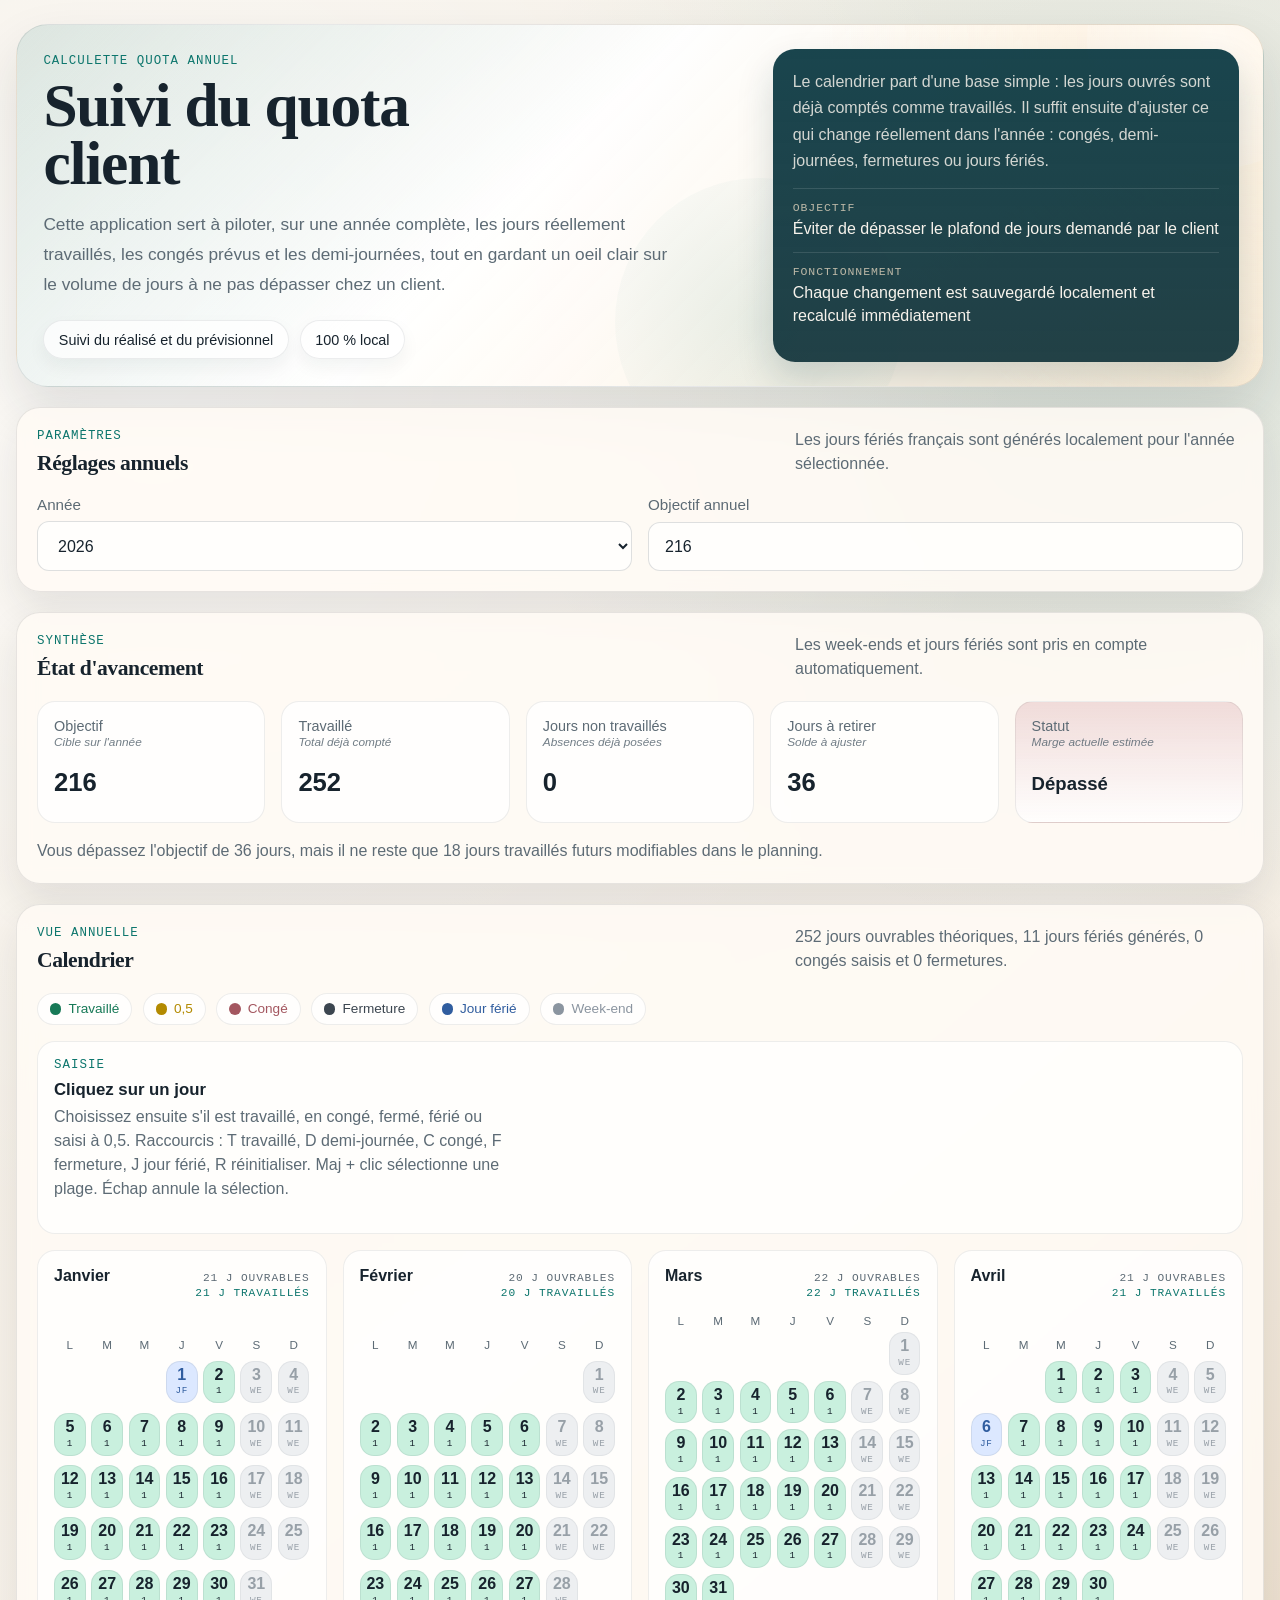
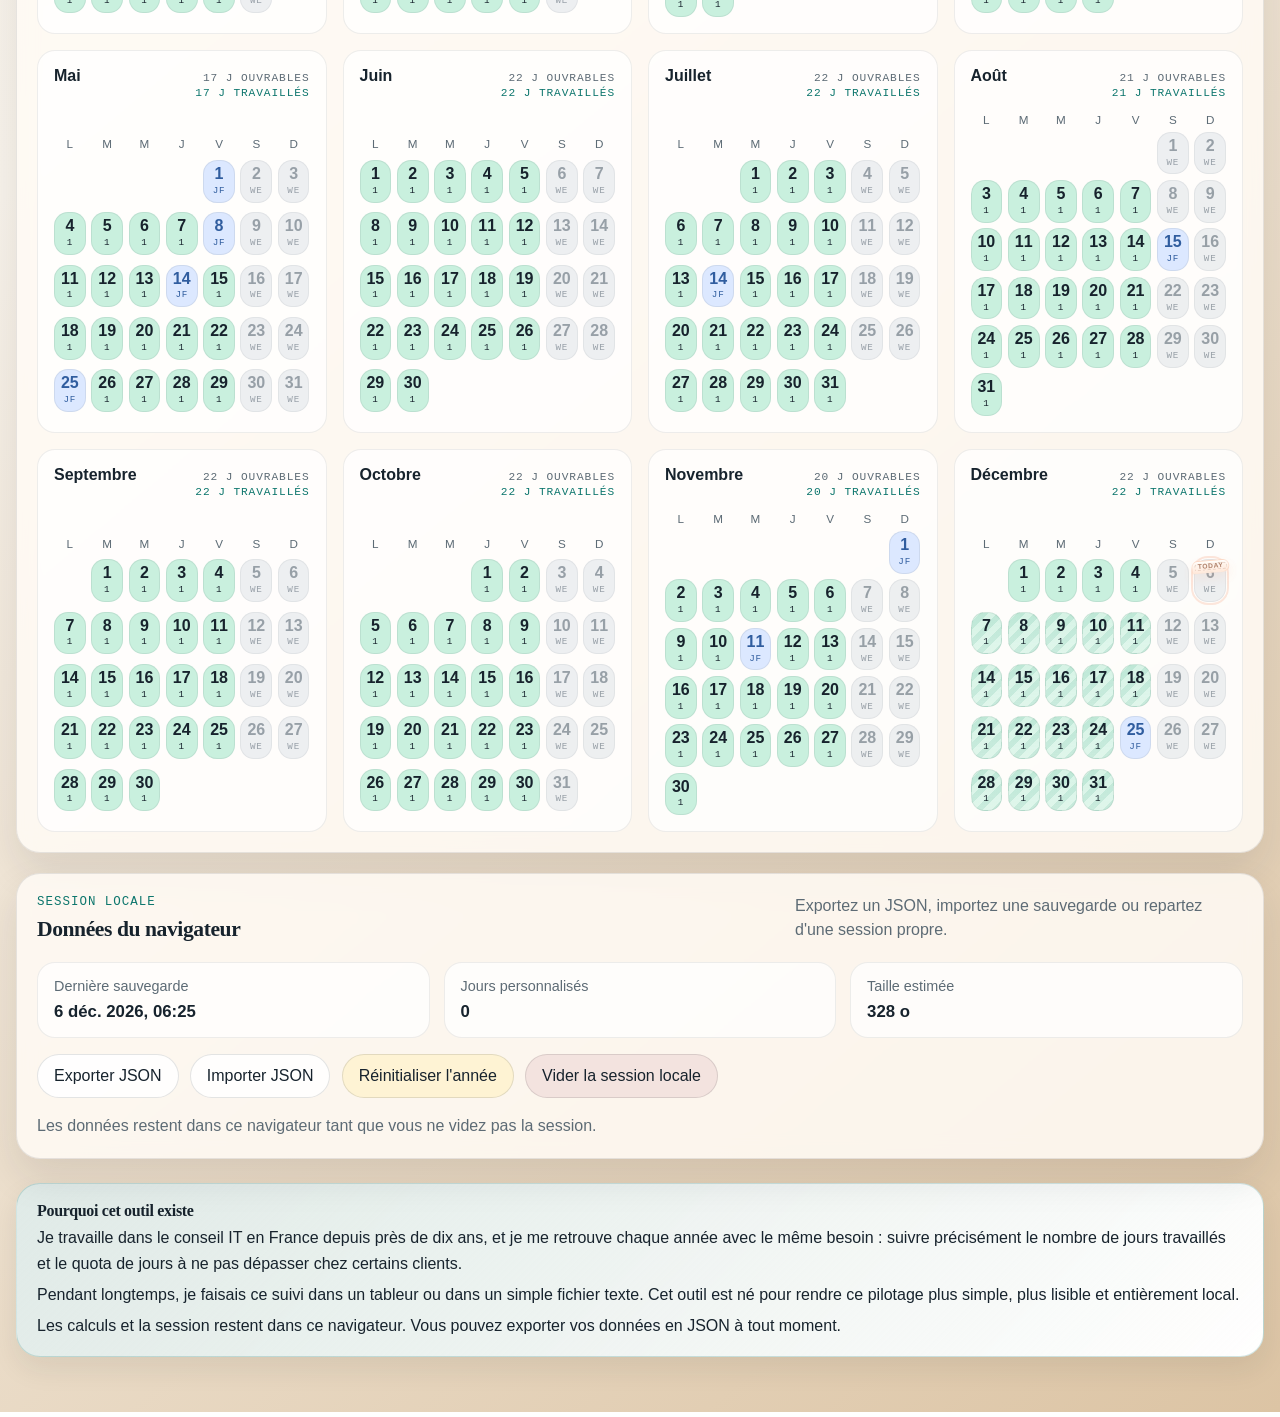
==== index.html @ 00978767 "Refactor documentation and UI text for clarity; update styles for improved layout and responsiveness" ====
<!doctype html>
<html lang="fr">
  <head>
    <meta charset="UTF-8" />
    <meta name="viewport" content="width=device-width, initial-scale=1.0" />
    <title>Calculette quota annuel</title>
    <link rel="stylesheet" href="./src/styles/main.css" />
  </head>
  <body>
    <div class="page-shell">
      <header class="hero">
        <div class="hero-grid">
          <div class="hero-main">
            <p class="eyebrow">Calculette quota annuel</p>
            <h1>Suivi du quota client</h1>
            <p class="hero-copy">
              Cette application sert à piloter, sur une année complète, les
              jours réellement travaillés, les congés prévus et les demi-journées,
              tout en gardant un oeil clair sur le volume de jours à ne pas
              dépasser chez un client.
            </p>
            <div class="hero-highlights" aria-label="Points forts de l'application">
              <span class="hero-pill">Suivi du réalisé et du prévisionnel</span>
              <span class="hero-pill">100 % local</span>
            </div>
          </div>

          <aside class="hero-aside" aria-label="Résumé de l'application">
            <p class="hero-panel-copy">
              Le calendrier part d'une base simple : les jours ouvrés sont déjà
              comptés comme travaillés. Il suffit ensuite d'ajuster ce qui change
              réellement dans l'année : congés, demi-journées, fermetures ou
              jours fériés.
            </p>
            <dl class="hero-facts">
              <div class="hero-fact">
                <dt>Objectif</dt>
                <dd>Éviter de dépasser le plafond de jours demandé par le client</dd>
              </div>
              <div class="hero-fact">
                <dt>Fonctionnement</dt>
                <dd>Chaque changement est sauvegardé localement et recalculé immédiatement</dd>
              </div>
            </dl>
          </aside>
        </div>
      </header>

      <main class="layout">
        <section class="panel controls-panel" aria-labelledby="controls-title">
          <div class="section-header">
            <div>
              <p class="section-kicker">Paramètres</p>
              <h2 id="controls-title">Réglages annuels</h2>
            </div>
            <p class="section-copy">
              Les jours fériés français sont générés localement pour l'année
              sélectionnée.
            </p>
          </div>

          <form id="settings-form" class="settings-grid">
            <label class="field">
              <span>Année</span>
              <select id="year-input" name="year">
                <option value="2025">2025</option>
                <option value="2026">2026</option>
                <option value="2027">2027</option>
                <option value="2028">2028</option>
              </select>
            </label>

            <label class="field">
              <span>Objectif annuel</span>
              <input
                id="target-days-input"
                name="targetDays"
                type="number"
                min="0"
                max="366"
                step="0.5"
              />
            </label>
          </form>
        </section>

        <section class="panel summary-panel" aria-labelledby="summary-title">
          <div class="section-header">
            <div>
              <p class="section-kicker">Synthèse</p>
              <h2 id="summary-title">État d'avancement</h2>
            </div>
            <p class="section-copy">
              Les week-ends et jours fériés sont pris en compte automatiquement.
            </p>
          </div>

          <div class="summary-grid">
            <article class="metric-card">
              <div class="metric-heading">
                <span class="metric-label">Objectif</span>
                <span class="metric-note">Cible sur l'année</span>
              </div>
              <strong id="target-days-value" class="metric-value">0</strong>
            </article>

            <article class="metric-card">
              <div class="metric-heading">
                <span class="metric-label">Travaillé</span>
                <span class="metric-note">Total déjà compté</span>
              </div>
              <strong id="worked-total-value" class="metric-value">0</strong>
            </article>

            <article class="metric-card">
              <div class="metric-heading">
                <span class="metric-label">Jours non travaillés</span>
                <span class="metric-note">Absences déjà posées</span>
              </div>
              <strong id="not-worked-days-value" class="metric-value">0</strong>
            </article>

            <article class="metric-card">
              <div class="metric-heading">
                <span id="target-gap-label" class="metric-label">Reste à faire</span>
                <span class="metric-note">Solde à ajuster</span>
              </div>
              <strong id="remaining-target-value" class="metric-value">0</strong>
            </article>

            <article class="metric-card status-card">
              <div class="metric-heading">
                <span class="metric-label">Statut</span>
                <span class="metric-note">Marge actuelle estimée</span>
              </div>
              <strong id="status-value" class="metric-value">Faisable</strong>
            </article>
          </div>

          <p id="pace-copy" class="summary-copy"></p>
        </section>

        <section class="panel calendar-panel" aria-labelledby="calendar-title">
          <div class="section-header">
            <div>
              <p class="section-kicker">Vue annuelle</p>
              <h2 id="calendar-title">Calendrier</h2>
            </div>
            <p id="calendar-caption" class="section-copy"></p>
          </div>

          <div class="legend" aria-label="Légende des statuts">
            <span class="legend-item" data-status="worked_full">Travaillé</span>
            <span class="legend-item" data-status="worked_half">0,5</span>
            <span class="legend-item" data-status="not_worked">Congé</span>
            <span class="legend-item" data-status="company_closed">Fermeture</span>
            <span class="legend-item" data-status="administrative_holiday">Jour férié</span>
            <span class="legend-item" data-status="weekend">Week-end</span>
          </div>

          <div id="day-editor" class="day-editor" data-empty="true">
            <div class="day-editor-copy">
              <p class="section-kicker">Saisie</p>
              <h3 id="selected-day-title">Cliquez sur un jour</h3>
              <p id="selected-day-hint" class="section-copy">
                Choisissez ensuite s'il est travaillé, en congé, fermé, férié
                ou saisi à 0,5.
              </p>
            </div>
            <div id="day-action-list" class="day-actions"></div>
          </div>

          <div id="calendar-root" class="calendar-root"></div>
        </section>

        <section class="panel session-panel" aria-labelledby="session-title">
          <div class="section-header">
            <div>
              <p class="section-kicker">Session locale</p>
              <h2 id="session-title">Données du navigateur</h2>
            </div>
            <p class="section-copy">
              Exportez un JSON, importez une sauvegarde ou repartez d'une
              session propre.
            </p>
          </div>

          <div class="session-grid">
            <div class="session-meta-grid">
              <article class="session-card">
                <span class="metric-label">Dernière sauvegarde</span>
                <strong id="session-updated-value" class="session-value">-</strong>
              </article>

              <article class="session-card">
                <span class="metric-label">Jours personnalisés</span>
                <strong id="session-overrides-value" class="session-value">0</strong>
              </article>

              <article class="session-card">
                <span class="metric-label">Taille estimée</span>
                <strong id="session-size-value" class="session-value">0 o</strong>
              </article>
            </div>

            <div class="session-actions">
              <button id="export-session-button" type="button" class="session-button">
                Exporter JSON
              </button>
              <button id="import-session-button" type="button" class="session-button">
                Importer JSON
              </button>
              <button
                id="reset-year-button"
                type="button"
                class="session-button is-secondary"
              >
                Réinitialiser l'année
              </button>
              <button
                id="clear-session-button"
                type="button"
                class="session-button is-danger"
              >
                Vider la session locale
              </button>
              <input
                id="session-import-input"
                type="file"
                accept=".json,application/json"
                hidden
              />
            </div>
          </div>

          <p id="session-feedback" class="session-feedback">
            Les données restent dans ce navigateur tant que vous ne videz pas la session.
          </p>
        </section>
      </main>

      <footer class="app-footer">
        <div class="app-footer-inner">
          <p class="app-footer-title">Pourquoi cet outil existe</p>
          <p class="app-footer-copy">
            Je travaille dans le conseil IT en France depuis près de dix ans, et
            je me retrouve chaque année avec le même besoin : suivre précisément
            le nombre de jours travaillés et le quota de jours à ne pas dépasser
            chez certains clients.
          </p>
          <p class="app-footer-copy">
            Pendant longtemps, je faisais ce suivi dans un tableur ou dans un
            simple fichier texte. Cet outil est né pour rendre ce pilotage plus
            simple, plus lisible et entièrement local.
          </p>
          <p class="app-footer-copy">
            Les calculs et la session restent dans ce navigateur. Vous pouvez
            exporter vos données en JSON à tout moment.
          </p>
          <!-- <p class="app-footer-meta">Périmètre actuel : années 2025, 2026, 2027 et 2028.</p> -->
        </div>
      </footer>
    </div>

    <script defer src="./src/lib/date-utils.js"></script>
    <script defer src="./src/data/holidays-fr.js"></script>
    <script defer src="./src/data/storage.js"></script>
    <script defer src="./src/core/calculations.js"></script>
    <script defer src="./src/ui/calendar.js"></script>
    <script defer src="./src/app.js"></script>
  </body>
</html>
---- src/styles/main.css ----
:root {
  color-scheme: light;
  --bg: #f4eee4;
  --bg-accent: #dcc4a4;
  --panel: rgba(255, 251, 245, 0.86);
  --panel-border: rgba(23, 35, 45, 0.1);
  --ink: #17232d;
  --muted: #5d6b75;
  --accent: #0d766d;
  --accent-deep: #103d46;
  --accent-soft: #d7ece8;
  --weekend: #e5e8ec;
  --holiday: #dce8ff;
  --holiday-ink: #305d9f;
  --closed: #3c4650;
  --not-worked: #f0dbd9;
  --worked-half: #fff1be;
  --worked-full: #c9f0de;
  --today-cue: #f08a5d;
  --today-cue-soft: rgba(240, 138, 93, 0.2);
  --shadow: 0 18px 44px rgba(26, 32, 40, 0.12);
  --radius-lg: 24px;
  --radius-md: 18px;
  --radius-sm: 12px;
  font-family: "Avenir Next", "Segoe UI", "Helvetica Neue", sans-serif;
}

* {
  box-sizing: border-box;
}

html,
body {
  margin: 0;
  min-height: 100%;
  width: 100%;
  overflow-x: hidden;
}

body {
  background:
    radial-gradient(circle at 12% 12%, rgba(255, 255, 255, 0.74), transparent 30%),
    radial-gradient(circle at 88% 10%, rgba(13, 118, 109, 0.12), transparent 22%),
    linear-gradient(140deg, var(--bg) 0%, #f8f3eb 44%, var(--bg-accent) 100%);
  color: var(--ink);
}

button,
input,
select {
  font: inherit;
}

.page-shell {
  width: min(1400px, calc(100% - 2rem));
  margin: 0 auto;
  padding: 1.5rem 0 3rem;
}

.hero {
  position: relative;
  overflow: hidden;
  margin-bottom: 1.25rem;
  padding: 1.5rem;
  border: 1px solid rgba(23, 35, 45, 0.1);
  border-radius: calc(var(--radius-lg) + 8px);
  background:
    radial-gradient(circle at top right, rgba(255, 243, 226, 0.92), transparent 34%),
    linear-gradient(135deg, rgba(13, 118, 109, 0.12), rgba(255, 255, 255, 0.92) 42%, rgba(255, 236, 211, 0.82) 100%);
  box-shadow: 0 24px 52px rgba(26, 32, 40, 0.12);
}

.hero::before,
.hero::after {
  content: "";
  position: absolute;
  border-radius: 999px;
  pointer-events: none;
}

.hero::before {
  top: -7rem;
  right: -5rem;
  width: 16rem;
  height: 16rem;
  background: radial-gradient(circle, rgba(255, 255, 255, 0.56), rgba(255, 255, 255, 0));
}

.hero::after {
  left: 48%;
  bottom: -5rem;
  width: 18rem;
  height: 18rem;
  background: radial-gradient(circle, rgba(13, 118, 109, 0.09), rgba(13, 118, 109, 0));
}

.hero-grid {
  position: relative;
  z-index: 1;
  display: grid;
  grid-template-columns: minmax(0, 1.45fr) minmax(300px, 0.95fr);
  gap: 1.25rem;
  align-items: stretch;
}

.hero-main {
  display: grid;
  align-content: start;
  padding: 0.3rem 0.15rem 0.15rem;
}

.eyebrow,
.section-kicker,
.month-summary,
.day-meta {
  font-family: "SF Mono", "IBM Plex Mono", "Menlo", monospace;
  letter-spacing: 0.08em;
  text-transform: uppercase;
}

.eyebrow,
.section-kicker {
  margin: 0 0 0.5rem;
  color: var(--accent);
  font-size: 0.78rem;
}

.hero h1,
.hero-aside h2,
.section-header h2,
.app-footer-title {
  font-family: "Iowan Old Style", "Palatino Linotype", "Book Antiqua", Georgia, serif;
  letter-spacing: -0.02em;
}

.hero h1 {
  margin: 0;
  max-width: 12ch;
  font-size: clamp(2.8rem, 4.8vw, 5rem);
  line-height: 0.95;
}

.hero-copy {
  width: min(40rem, 100%);
  margin: 1.1rem 0 0;
  color: var(--muted);
  font-size: 1.08rem;
  line-height: 1.72;
}

.hero-highlights {
  display: flex;
  flex-wrap: wrap;
  gap: 0.7rem;
  margin-top: 1.3rem;
}

.hero-pill {
  display: inline-flex;
  align-items: center;
  min-height: 2.45rem;
  padding: 0.55rem 0.9rem;
  border-radius: 999px;
  background: rgba(255, 255, 255, 0.72);
  border: 1px solid rgba(23, 35, 45, 0.08);
  box-shadow: 0 8px 18px rgba(26, 32, 40, 0.05);
  color: var(--ink);
  font-size: 0.9rem;
}

.hero-aside {
  display: grid;
  align-content: start;
  gap: 0.85rem;
  padding: 1.25rem;
  border-radius: calc(var(--radius-lg) - 2px);
  background:
    linear-gradient(180deg, rgba(16, 61, 70, 0.96), rgba(10, 45, 53, 0.9));
  color: #f7f3ec;
  box-shadow: 0 18px 36px rgba(16, 61, 70, 0.18);
}

.hero-panel-kicker,
.hero-fact dt {
  margin: 0;
  font-family: "SF Mono", "IBM Plex Mono", "Menlo", monospace;
  font-size: 0.72rem;
  letter-spacing: 0.08em;
  text-transform: uppercase;
}

.hero-panel-kicker {
  color: rgba(255, 234, 206, 0.76);
}

.hero-aside h2 {
  margin: 0;
  font-size: clamp(1.45rem, 2.1vw, 2rem);
  line-height: 1.05;
}

.hero-panel-copy {
  margin: 0;
  color: rgba(247, 243, 236, 0.84);
  line-height: 1.65;
}

.hero-facts {
  display: grid;
  gap: 0.75rem;
  margin: 0;
}

.hero-fact {
  display: grid;
  gap: 0.18rem;
  padding-top: 0.75rem;
  border-top: 1px solid rgba(255, 255, 255, 0.12);
}

.hero-fact dt {
  color: rgba(255, 234, 206, 0.7);
}

.hero-fact dd {
  margin: 0;
  color: #f7f3ec;
  line-height: 1.45;
}

.layout {
  display: grid;
  gap: 1.25rem;
}

.panel {
  background: var(--panel);
  border: 1px solid var(--panel-border);
  border-radius: var(--radius-lg);
  box-shadow: 0 18px 40px rgba(26, 32, 40, 0.1);
  backdrop-filter: blur(10px);
  padding: 1.25rem;
}

.section-header {
  display: flex;
  align-items: end;
  justify-content: space-between;
  gap: 1rem;
  margin-bottom: 1.25rem;
}

.section-header h2 {
  margin: 0;
  font-size: 1.35rem;
}

.section-copy {
  margin: 0;
  max-width: 28rem;
  color: var(--muted);
  line-height: 1.5;
}

.settings-grid,
.summary-grid {
  display: grid;
  gap: 1rem;
}

.settings-grid {
  grid-template-columns: repeat(auto-fit, minmax(220px, 1fr));
}

.field {
  display: grid;
  gap: 0.55rem;
}

.field span {
  color: var(--muted);
  font-size: 0.95rem;
}

.field input,
.field select {
  width: 100%;
  border: 1px solid rgba(27, 37, 46, 0.14);
  border-radius: var(--radius-sm);
  background: rgba(255, 255, 255, 0.76);
  padding: 0.9rem 1rem;
  color: var(--ink);
  transition: border-color 160ms ease, box-shadow 160ms ease;
}

.field input:focus,
.field select:focus {
  outline: none;
  border-color: rgba(15, 127, 103, 0.55);
  box-shadow: 0 0 0 4px rgba(15, 127, 103, 0.12);
}

.summary-grid {
  grid-template-columns: repeat(auto-fit, minmax(190px, 1fr));
}

.metric-card {
  display: grid;
  gap: 0.55rem;
  min-height: 122px;
  padding: 1rem;
  border-radius: var(--radius-md);
  background: rgba(255, 255, 255, 0.7);
  border: 1px solid rgba(27, 37, 46, 0.08);
}

.status-card[data-tone="ahead"] {
  background: linear-gradient(180deg, var(--worked-full), rgba(255, 255, 255, 0.84));
}

.status-card[data-tone="target_reached"] {
  background: linear-gradient(180deg, var(--weekend), rgba(255, 255, 255, 0.84));
}

.status-card[data-tone="on_track"] {
  background: linear-gradient(180deg, var(--accent-soft), rgba(255, 255, 255, 0.84));
}

.status-card[data-tone="at_risk"] {
  background: linear-gradient(180deg, var(--worked-half), rgba(255, 255, 255, 0.84));
}

.status-card[data-tone="over_target"],
.status-card[data-tone="behind"],
.status-card[data-tone="impossible"] {
  background: linear-gradient(180deg, var(--not-worked), rgba(255, 255, 255, 0.84));
}

.metric-label {
  color: var(--muted);
  font-size: 0.9rem;
  white-space: nowrap;
}

.metric-heading {
  display: grid;
  gap: 0.08rem;
  align-content: start;
}

.metric-note {
  margin: 0;
  color: rgba(93, 107, 117, 0.88);
  font-size: 0.74rem;
  font-style: italic;
  line-height: 1.35;
}

.metric-value {
  font-size: clamp(1.5rem, 2vw, 2.2rem);
  line-height: 1;
  white-space: nowrap;
}

.status-card .metric-value {
  font-size: clamp(1rem, 1.45vw, 1.35rem);
  line-height: 1.15;
  white-space: normal;
  text-wrap: balance;
}

.summary-copy {
  margin: 1rem 0 0;
  color: var(--muted);
  line-height: 1.5;
}

.legend {
  display: flex;
  flex-wrap: wrap;
  gap: 0.65rem;
  margin-bottom: 1rem;
}

.legend-item {
  display: inline-flex;
  align-items: center;
  gap: 0.45rem;
  padding: 0.45rem 0.75rem;
  border-radius: 999px;
  background: rgba(255, 255, 255, 0.72);
  border: 1px solid rgba(27, 37, 46, 0.08);
  font-size: 0.85rem;
  white-space: nowrap;
}

.legend-item::before {
  content: "";
  width: 0.7rem;
  height: 0.7rem;
  border-radius: 999px;
  background: currentColor;
}

.legend-item[data-status="available"] {
  color: var(--accent);
}

.legend-item[data-status="weekend"] {
  color: #8b95a0;
}

.legend-item[data-status="not_worked"] {
  color: #a3565f;
}

.legend-item[data-status="worked_half"] {
  color: #b38a00;
}

.legend-item[data-status="worked_full"] {
  color: #177957;
}

.legend-item[data-status="administrative_holiday"] {
  color: var(--holiday-ink);
}

.legend-item[data-status="company_closed"] {
  color: var(--closed);
}

.day-editor {
  display: grid;
  gap: 1rem;
  margin-bottom: 1rem;
  padding: 1rem;
  border-radius: var(--radius-md);
  background: rgba(255, 255, 255, 0.74);
  border: 1px solid rgba(27, 37, 46, 0.08);
}

.day-editor h3 {
  margin: 0 0 0.35rem;
  font-size: 1.05rem;
}

.day-actions {
  display: flex;
  flex-wrap: wrap;
  gap: 0.65rem;
}

.day-action-button {
  border: 1px solid rgba(27, 37, 46, 0.12);
  border-radius: 999px;
  background: rgba(255, 255, 255, 0.86);
  color: var(--ink);
  padding: 0.65rem 0.9rem;
  cursor: pointer;
  transition: transform 120ms ease, box-shadow 120ms ease, border-color 120ms ease;
  white-space: nowrap;
}

.day-action-button:hover {
  transform: translateY(-1px);
  box-shadow: 0 10px 20px rgba(26, 32, 40, 0.08);
}

.day-action-button.is-active {
  border-color: rgba(15, 127, 103, 0.45);
  background: var(--accent-soft);
}

.day-action-button.is-secondary {
  background: rgba(240, 219, 217, 0.52);
}

.calendar-root {
  min-height: 320px;
  position: relative;
}

.mobile-day-popover {
  position: absolute;
  z-index: 5;
  width: min(16.5rem, calc(100% - 1rem));
  padding: 0.72rem;
  border-radius: 18px;
  border: 1px solid rgba(27, 37, 46, 0.12);
  background: rgba(255, 251, 244, 0.96);
  box-shadow: 0 18px 36px rgba(26, 32, 40, 0.18);
  backdrop-filter: blur(10px);
  display: grid;
  gap: 0.62rem;
  pointer-events: none;
}

.mobile-day-popover::after {
  content: "";
  position: absolute;
  left: var(--mobile-popover-tip-left, 50%);
  width: 0.95rem;
  height: 0.95rem;
  background: inherit;
  border-right: 1px solid rgba(27, 37, 46, 0.12);
  border-bottom: 1px solid rgba(27, 37, 46, 0.12);
  transform: translateX(-50%) rotate(45deg);
}

.mobile-day-popover[data-placement="above"]::after {
  bottom: -0.5rem;
}

.mobile-day-popover[data-placement="below"]::after {
  top: -0.5rem;
  transform: translateX(-50%) rotate(225deg);
}

.mobile-day-popover-heading {
  display: grid;
  gap: 0.08rem;
}

.mobile-day-popover-title {
  font-size: 0.88rem;
  line-height: 1.25;
  text-wrap: balance;
}

.mobile-day-popover-summary {
  color: var(--muted);
  font-size: 0.74rem;
  line-height: 1.3;
}

.mobile-day-popover-actions {
  display: grid;
  grid-template-columns: repeat(3, minmax(0, 1fr));
  gap: 0.42rem;
  pointer-events: auto;
}

.day-action-button.is-compact {
  min-height: 2.35rem;
  padding: 0.48rem 0.34rem;
  text-align: center;
  white-space: normal;
  font-size: 0.78rem;
  line-height: 1.1;
}

.scroll-to-top-button {
  display: none;
}

.session-grid {
  display: grid;
  gap: 1rem;
}

.session-meta-grid {
  display: grid;
  grid-template-columns: repeat(auto-fit, minmax(170px, 1fr));
  gap: 0.85rem;
}

.session-card {
  display: grid;
  gap: 0.45rem;
  padding: 0.95rem 1rem;
  border-radius: var(--radius-md);
  background: rgba(255, 255, 255, 0.7);
  border: 1px solid rgba(27, 37, 46, 0.08);
}

.session-value {
  font-size: 1.05rem;
  line-height: 1.2;
  white-space: nowrap;
  overflow: hidden;
  text-overflow: ellipsis;
}

.session-actions {
  display: flex;
  flex-wrap: wrap;
  gap: 0.7rem;
}

.session-button {
  border: 1px solid rgba(27, 37, 46, 0.12);
  border-radius: 999px;
  background: rgba(255, 255, 255, 0.88);
  color: var(--ink);
  padding: 0.75rem 1rem;
  cursor: pointer;
  transition: transform 120ms ease, box-shadow 120ms ease, border-color 120ms ease;
  white-space: nowrap;
}

.session-button:hover {
  transform: translateY(-1px);
  box-shadow: 0 10px 20px rgba(26, 32, 40, 0.08);
}

.session-button.is-secondary {
  background: rgba(255, 241, 190, 0.55);
}

.session-button.is-danger {
  background: rgba(240, 219, 217, 0.72);
}

.session-feedback {
  margin: 1rem 0 0;
  color: var(--muted);
  line-height: 1.5;
}

.session-feedback[data-tone="success"] {
  color: var(--accent);
}

.session-feedback[data-tone="error"] {
  color: #a3565f;
}

.calendar-grid {
  display: grid;
  grid-template-columns: repeat(auto-fit, minmax(250px, 1fr));
  gap: 1rem;
}

.month-card {
  display: grid;
  gap: 0.9rem;
  padding: 1rem;
  border-radius: var(--radius-md);
  background: rgba(255, 255, 255, 0.7);
  border: 1px solid rgba(27, 37, 46, 0.08);
  min-width: 0;
}

.month-header {
  display: flex;
  align-items: baseline;
  justify-content: space-between;
  gap: 1rem;
}

.month-header h3 {
  margin: 0;
  font-size: 1rem;
}

.month-stats {
  display: grid;
  justify-items: end;
  gap: 0.2rem;
}

.month-summary {
  color: var(--muted);
  font-size: 0.7rem;
  white-space: nowrap;
}

.month-summary-worked {
  color: var(--accent);
}

.month-grid {
  display: grid;
  grid-template-columns: repeat(7, minmax(0, 1fr));
  gap: 0.35rem;
}

.weekday-label {
  color: var(--muted);
  text-align: center;
  font-size: 0.73rem;
}

.day-spacer {
  aspect-ratio: 1 / 1;
}

.day-tile {
  display: grid;
  place-items: center;
  gap: 0.12rem;
  aspect-ratio: 1 / 1;
  position: relative;
  cursor: pointer;
  border: 1px solid rgba(27, 37, 46, 0.08);
  border-radius: 14px;
  background: rgba(255, 255, 255, 0.8);
  color: var(--ink);
  padding: 0.25rem;
  transition: transform 120ms ease, box-shadow 120ms ease, border-color 120ms ease;
  -webkit-tap-highlight-color: transparent;
}

.day-tile:hover {
  transform: translateY(-1px);
  box-shadow: 0 10px 20px rgba(26, 32, 40, 0.08);
}

.day-tile.is-selected {
  z-index: 1;
  border-color: rgba(15, 127, 103, 0.92);
  box-shadow:
    0 0 0 4px rgba(15, 127, 103, 0.28),
    0 0 0 8px rgba(15, 127, 103, 0.08),
    0 14px 28px rgba(15, 127, 103, 0.16);
  transform: translateY(-1px) scale(1.04);
}

.day-tile.is-selected::before {
  content: "";
  position: absolute;
  inset: 0;
  border-radius: 13px;
  background: linear-gradient(180deg, rgba(15, 127, 103, 0.12), rgba(15, 127, 103, 0.04));
  pointer-events: none;
}

.day-tile.is-selected::after {
  content: "";
  position: absolute;
  inset: -3px;
  border: 2px solid rgba(15, 127, 103, 0.42);
  border-radius: 16px;
  pointer-events: none;
}

.calendar-root.is-touch-selecting .day-tile.is-selected {
  z-index: auto;
  transform: none;
  box-shadow: 0 0 0 3px rgba(15, 127, 103, 0.22);
}

.calendar-root.is-touch-selecting .day-tile.is-selected::after {
  display: none;
}

.day-tile.is-locked,
.day-tile:disabled {
  cursor: not-allowed;
  opacity: 0.72;
  box-shadow: none;
}

.day-tile.is-locked:hover,
.day-tile:disabled:hover {
  transform: none;
  box-shadow: none;
}

.day-tile[data-status="available"] {
  background: rgba(216, 240, 232, 0.42);
}

.day-tile[data-status="weekend"] {
  background: var(--weekend);
  color: #6f7b86;
}

.day-tile[data-status="administrative_holiday"] {
  background: var(--holiday);
  color: var(--holiday-ink);
}

.day-tile[data-status="not_worked"] {
  background: var(--not-worked);
}

.day-tile[data-status="worked_half"] {
  background:
    linear-gradient(135deg, var(--worked-half) 0 48%, rgba(255, 255, 255, 0.94) 48% 52%, var(--worked-half) 52% 100%);
}

.day-tile[data-status="worked_full"] {
  background: var(--worked-full);
}

.day-tile[data-status="worked_full"].is-planned {
  background:
    repeating-linear-gradient(
      135deg,
      rgba(255, 255, 255, 0.18) 0 6px,
      rgba(15, 127, 103, 0.08) 6px 12px
    ),
    linear-gradient(180deg, rgba(201, 240, 222, 0.92), rgba(201, 240, 222, 0.7));
}

.day-tile[data-status="company_closed"] {
  background: var(--closed);
  color: #fff;
}

.day-tile.is-today {
  outline: 2px solid rgba(240, 138, 93, 0.28);
  outline-offset: 1px;
}

.day-number {
  position: relative;
  z-index: 1;
  font-weight: 600;
}

.day-badge {
  position: absolute;
  z-index: 2;
  pointer-events: none;
}

.day-badge-today {
  top: -0.02rem;
  left: 50%;
  padding: 0.12rem 0.34rem 0.14rem;
  border-radius: 999px 999px 999px 10px;
  border: 1px solid rgba(240, 138, 93, 0.26);
  background:
    linear-gradient(180deg, rgba(255, 250, 244, 0.96), rgba(255, 224, 205, 0.96));
  color: #8e4e31;
  font-size: 0.42rem;
  font-weight: 700;
  line-height: 1;
  letter-spacing: 0.08em;
  text-transform: uppercase;
  box-shadow:
    0 5px 12px rgba(240, 138, 93, 0.16),
    inset 0 1px 0 rgba(255, 255, 255, 0.72);
  transform: translateX(-50%) rotate(-5deg);
  transform-origin: center top;
}

.day-badge-today::after {
  content: "";
  position: absolute;
  inset: 0.1rem;
  border: 1px dashed rgba(142, 78, 49, 0.28);
  border-radius: 999px 999px 999px 8px;
}

.day-meta {
  position: relative;
  z-index: 1;
  min-height: 0.8rem;
  color: currentColor;
  font-size: 0.58rem;
}

.app-footer {
  padding: 1.5rem 0 0.4rem;
}

.app-footer-inner {
  padding: 1.1rem 1.25rem;
  border-radius: var(--radius-lg);
  background:
    linear-gradient(135deg, rgba(13, 118, 109, 0.12), rgba(255, 255, 255, 0.92)),
    rgba(255, 255, 255, 0.86);
  border: 1px solid rgba(13, 118, 109, 0.18);
  box-shadow: 0 12px 28px rgba(26, 32, 40, 0.08);
}

.app-footer-title,
.app-footer-copy,
.app-footer-meta {
  margin: 0;
}

.app-footer-title {
  color: var(--ink);
  font-size: 1rem;
  font-weight: 700;
}

.app-footer-copy {
  margin-top: 0.35rem;
  color: var(--ink);
  line-height: 1.6;
}

.app-footer-meta {
  margin-top: 0.45rem;
  color: var(--muted);
  line-height: 1.5;
}

@media (max-width: 760px) {
  .page-shell {
    width: min(100% - 1rem, 100%);
    padding-top: 1rem;
  }

  .hero {
    padding: 1.1rem;
  }

  .hero-grid {
    grid-template-columns: 1fr;
  }

  .hero-main {
    padding: 0;
  }

  .hero h1 {
    max-width: none;
    font-size: clamp(2.4rem, 11vw, 4rem);
  }

  .hero-copy {
    font-size: 1rem;
  }

  .hero-highlights {
    gap: 0.55rem;
  }

  .hero-pill {
    min-height: 0;
    padding: 0.5rem 0.8rem;
  }

  .hero-aside {
    padding: 1rem;
  }

  .panel {
    padding: 1rem;
    min-width: 0;
  }

  .section-header {
    align-items: start;
    flex-direction: column;
  }

  .calendar-grid {
    grid-template-columns: 1fr;
  }

  .day-editor {
    display: none;
  }

  .calendar-root {
    overflow-x: hidden;
    touch-action: pan-y;
  }

  .mobile-day-popover {
    width: min(16.5rem, calc(100% - 0.75rem));
  }

  .day-action-button.is-compact {
    min-height: 2.3rem;
    padding-inline: 0.3rem;
  }

  .scroll-to-top-button {
    display: inline-flex;
    align-items: center;
    justify-content: center;
    position: fixed;
    right: 0.85rem;
    bottom: calc(0.85rem + env(safe-area-inset-bottom, 0px));
    z-index: 12;
    border: 1px solid rgba(27, 37, 46, 0.12);
    border-radius: 999px;
    background: rgba(255, 251, 244, 0.94);
    color: var(--ink);
    box-shadow: 0 16px 30px rgba(26, 32, 40, 0.16);
    backdrop-filter: blur(10px);
    min-width: 3.4rem;
    min-height: 3.4rem;
    padding: 0 0.95rem;
    opacity: 0;
    pointer-events: none;
    transform: translateY(0.5rem);
    transition: opacity 160ms ease, transform 160ms ease;
  }

  .scroll-to-top-button[data-visible="true"] {
    opacity: 1;
    pointer-events: auto;
    transform: translateY(0);
  }
}
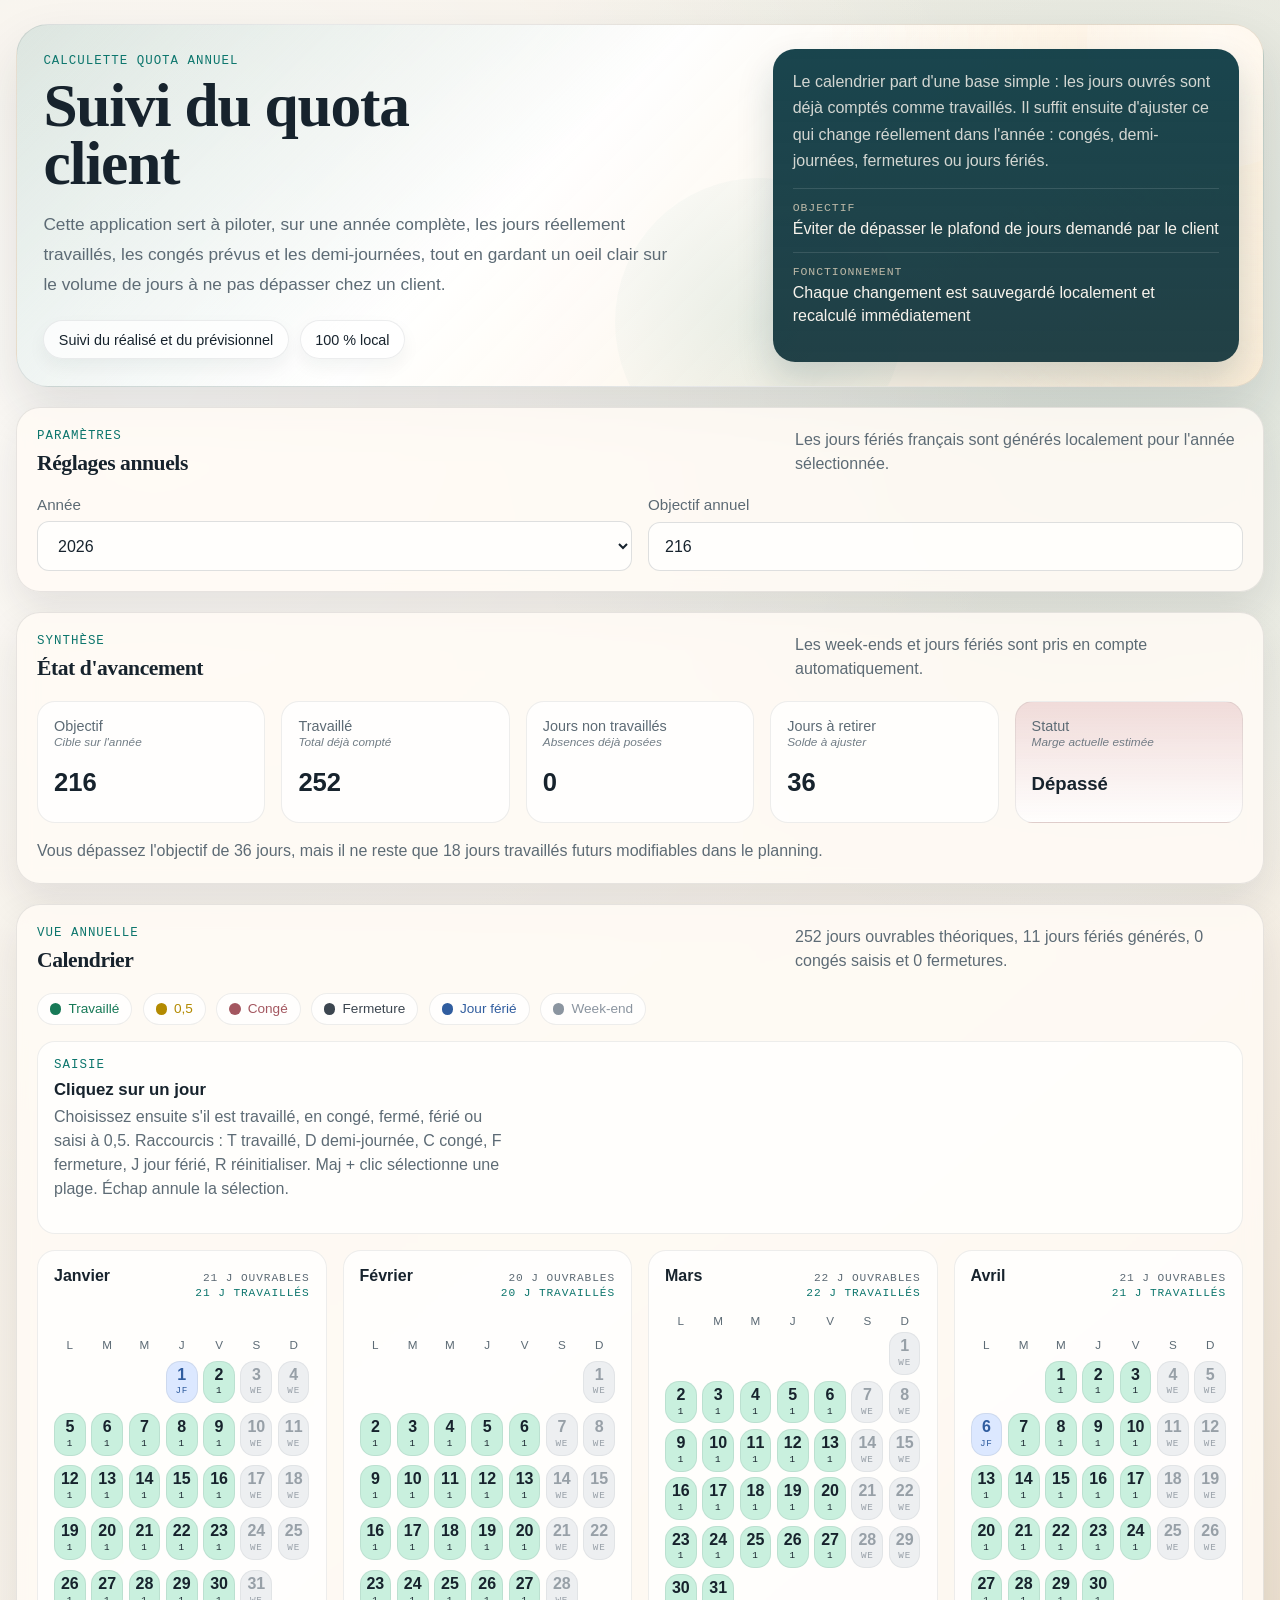
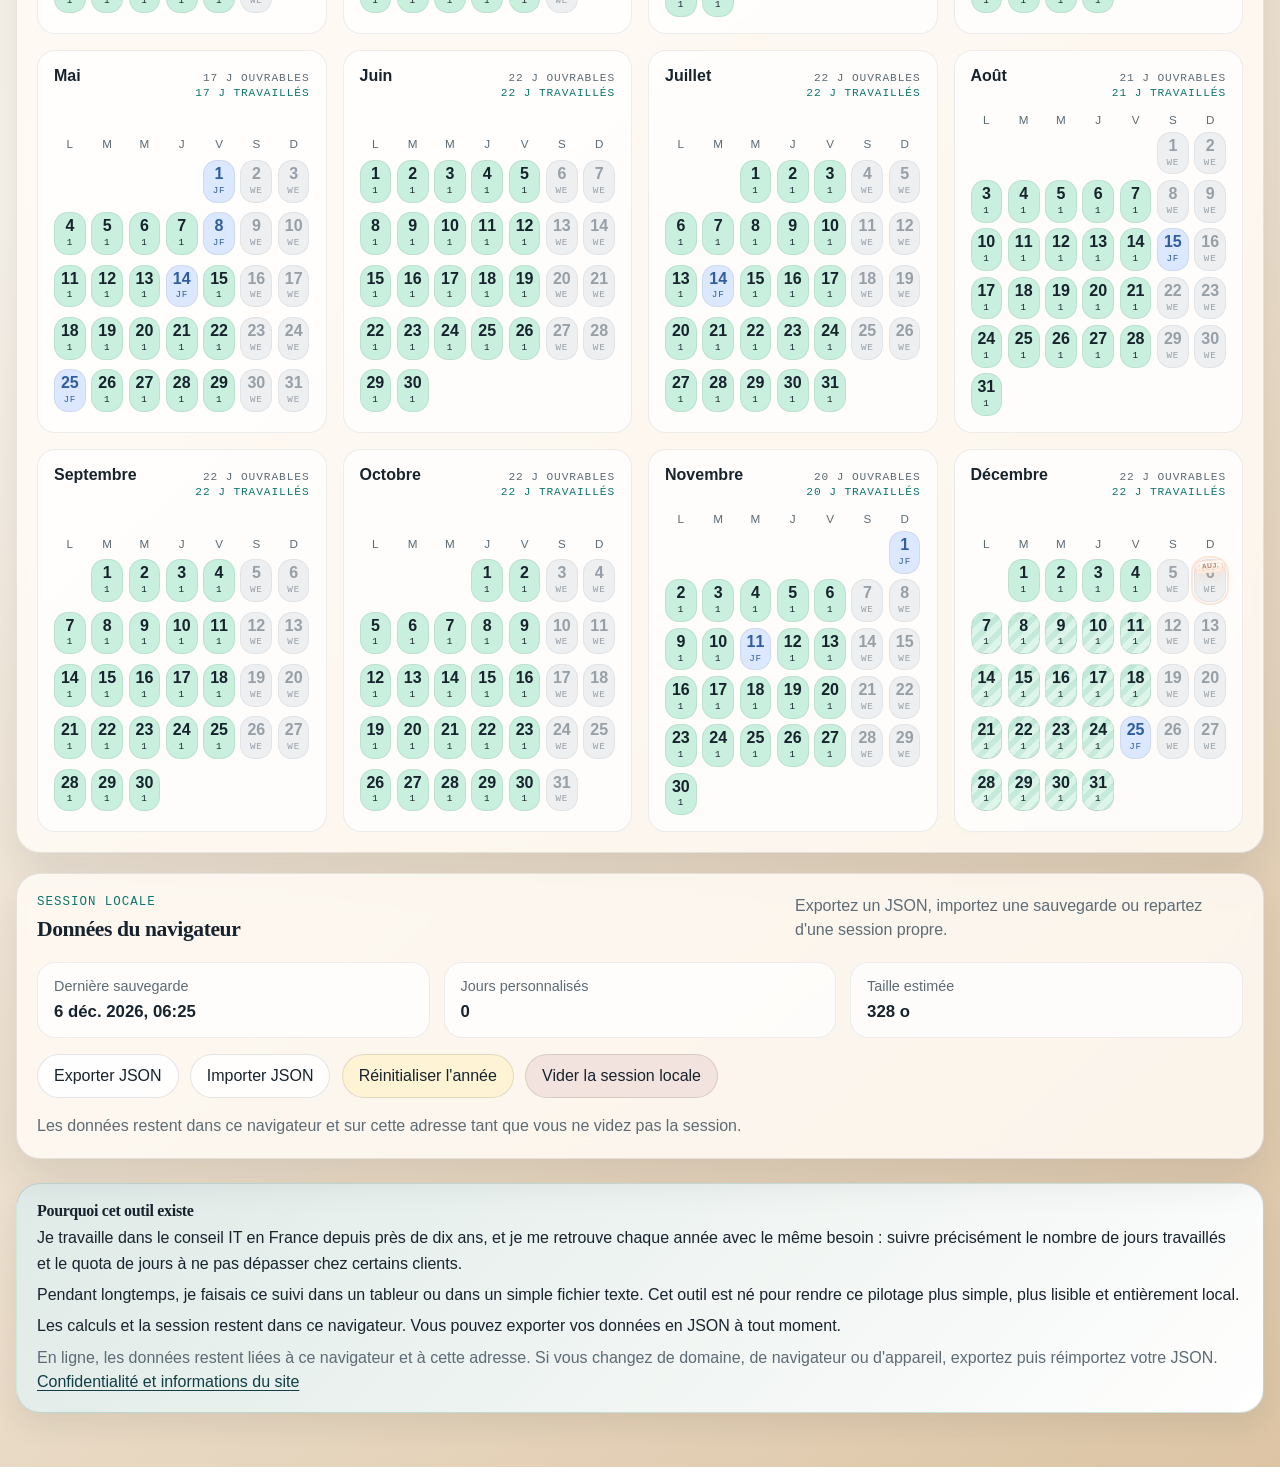
==== commit 83c51a21: "feat: enhance public launch readiness with assets and documentation - Added public launch assets inc" ====
--- a/index.html
+++ b/index.html
@@ -3,6 +3,41 @@
   <head>
     <meta charset="UTF-8" />
     <meta name="viewport" content="width=device-width, initial-scale=1.0" />
+    <meta
+      name="description"
+      content="Planifiez vos jours travaillés, congés, demi-journées et fermetures sur une année complète avec un calendrier 100 % local."
+    />
+    <meta name="robots" content="index,follow" />
+    <meta name="theme-color" content="#f4eee4" />
+    <meta name="application-name" content="Calculette quota annuel" />
+    <meta name="apple-mobile-web-app-title" content="Quota annuel" />
+    <meta name="format-detection" content="telephone=no" />
+    <meta name="color-scheme" content="light" />
+    <link rel="canonical" href="./" />
+    <link rel="icon" href="./favicon.png" type="image/png" />
+    <link rel="manifest" href="./site.webmanifest" />
+    <meta property="og:type" content="website" />
+    <meta property="og:locale" content="fr_FR" />
+    <meta property="og:site_name" content="Calculette quota annuel" />
+    <meta property="og:title" content="Calculette quota annuel" />
+    <meta
+      property="og:description"
+      content="Suivez votre quota client et ajustez vos jours travaillés, congés et demi-journées sur une année complète."
+    />
+    <meta property="og:url" content="./" />
+    <meta property="og:image" content="./social-card.svg" />
+    <meta property="og:image:type" content="image/svg+xml" />
+    <meta
+      property="og:image:alt"
+      content="Illustration de la calculette quota annuel avec calendrier et synthèse annuelle."
+    />
+    <meta name="twitter:card" content="summary_large_image" />
+    <meta name="twitter:title" content="Calculette quota annuel" />
+    <meta
+      name="twitter:description"
+      content="Suivez votre quota client et ajustez vos jours travaillés, congés et demi-journées sur une année complète."
+    />
+    <meta name="twitter:image" content="./social-card.svg" />
     <title>Calculette quota annuel</title>
     <link rel="stylesheet" href="./src/styles/main.css" />
   </head>
@@ -62,7 +97,7 @@
           <form id="settings-form" class="settings-grid">
             <label class="field">
               <span>Année</span>
-              <select id="year-input" name="year">
+              <select id="year-input" name="year" aria-label="Année">
                 <option value="2025">2025</option>
                 <option value="2026">2026</option>
                 <option value="2027">2027</option>
@@ -137,7 +172,7 @@
             </article>
           </div>
 
-          <p id="pace-copy" class="summary-copy"></p>
+          <p id="pace-copy" class="summary-copy" aria-live="polite"></p>
         </section>
 
         <section class="panel calendar-panel" aria-labelledby="calendar-title">
@@ -233,8 +268,15 @@
             </div>
           </div>
 
-          <p id="session-feedback" class="session-feedback">
-            Les données restent dans ce navigateur tant que vous ne videz pas la session.
+          <p
+            id="session-feedback"
+            class="session-feedback"
+            role="status"
+            aria-live="polite"
+            aria-atomic="true"
+          >
+            Les données restent dans ce navigateur et sur cette adresse tant que vous
+            ne videz pas la session.
           </p>
         </section>
       </main>
@@ -257,7 +299,12 @@
             Les calculs et la session restent dans ce navigateur. Vous pouvez
             exporter vos données en JSON à tout moment.
           </p>
-          <!-- <p class="app-footer-meta">Périmètre actuel : années 2025, 2026, 2027 et 2028.</p> -->
+          <p class="app-footer-meta">
+            En ligne, les données restent liées à ce navigateur et à cette adresse.
+            Si vous changez de domaine, de navigateur ou d'appareil, exportez puis
+            réimportez votre JSON.
+            <a href="./confidentialite.html">Confidentialité et informations du site</a>
+          </p>
         </div>
       </footer>
     </div>
--- a/src/styles/main.css
+++ b/src/styles/main.css
@@ -51,6 +51,22 @@
   font: inherit;
 }
 
+a {
+  color: var(--accent-deep);
+  text-decoration-thickness: 0.08em;
+  text-underline-offset: 0.18em;
+}
+
+a:hover {
+  color: var(--accent);
+}
+
+a:focus-visible {
+  outline: 3px solid rgba(15, 127, 103, 0.28);
+  outline-offset: 3px;
+  border-radius: 6px;
+}
+
 .page-shell {
   width: min(1400px, calc(100% - 2rem));
   margin: 0 auto;
@@ -262,6 +278,14 @@
   line-height: 1.5;
 }
 
+.section-copy-wide {
+  max-width: 48rem;
+}
+
+.section-copy-wide + .section-copy-wide {
+  margin-top: 0.9rem;
+}
+
 .settings-grid,
 .summary-grid {
   display: grid;
@@ -298,6 +322,19 @@
   outline: none;
   border-color: rgba(15, 127, 103, 0.55);
   box-shadow: 0 0 0 4px rgba(15, 127, 103, 0.12);
+}
+
+.field input:focus-visible,
+.field select:focus-visible,
+.day-action-button:focus-visible,
+.session-button:focus-visible,
+.day-tile:focus-visible,
+.scroll-to-top-button:focus-visible {
+  outline: none;
+  border-color: rgba(15, 127, 103, 0.7);
+  box-shadow:
+    0 0 0 4px rgba(15, 127, 103, 0.18),
+    0 10px 24px rgba(26, 32, 40, 0.1);
 }
 
 .summary-grid {
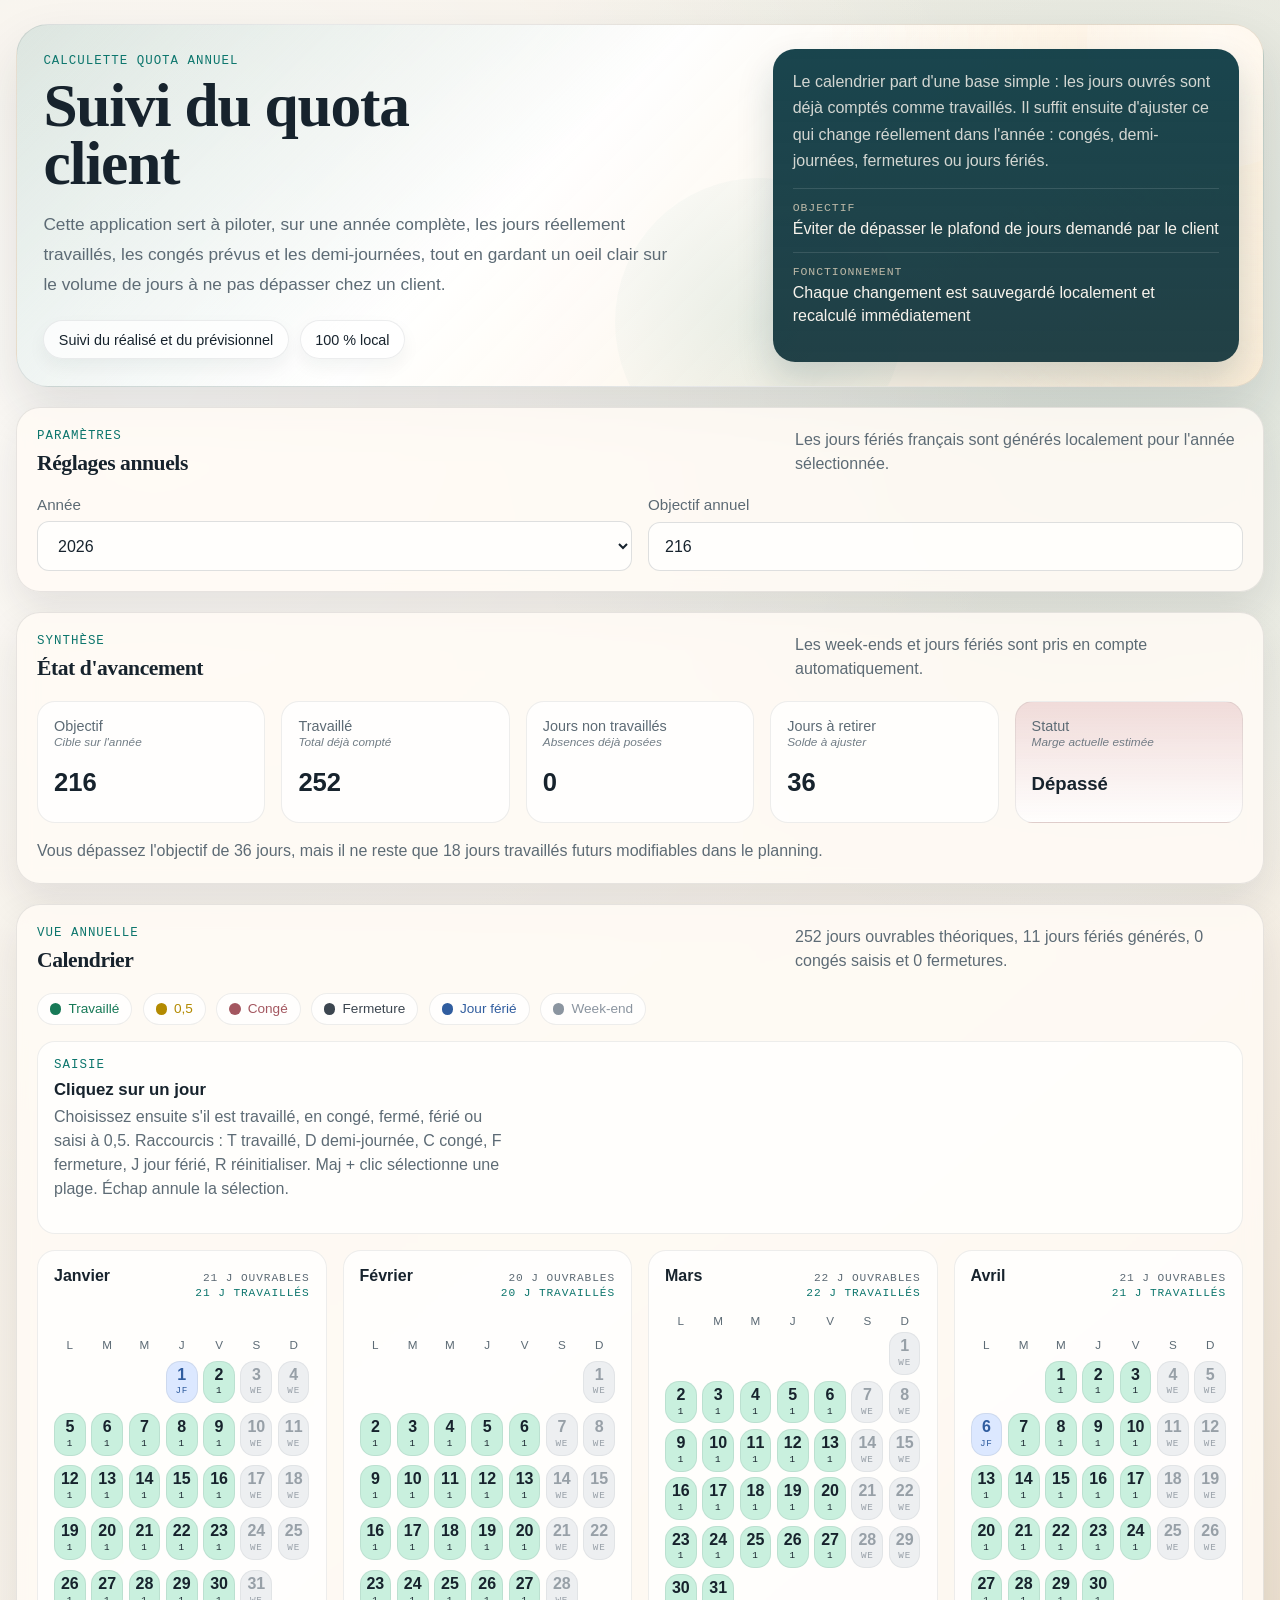
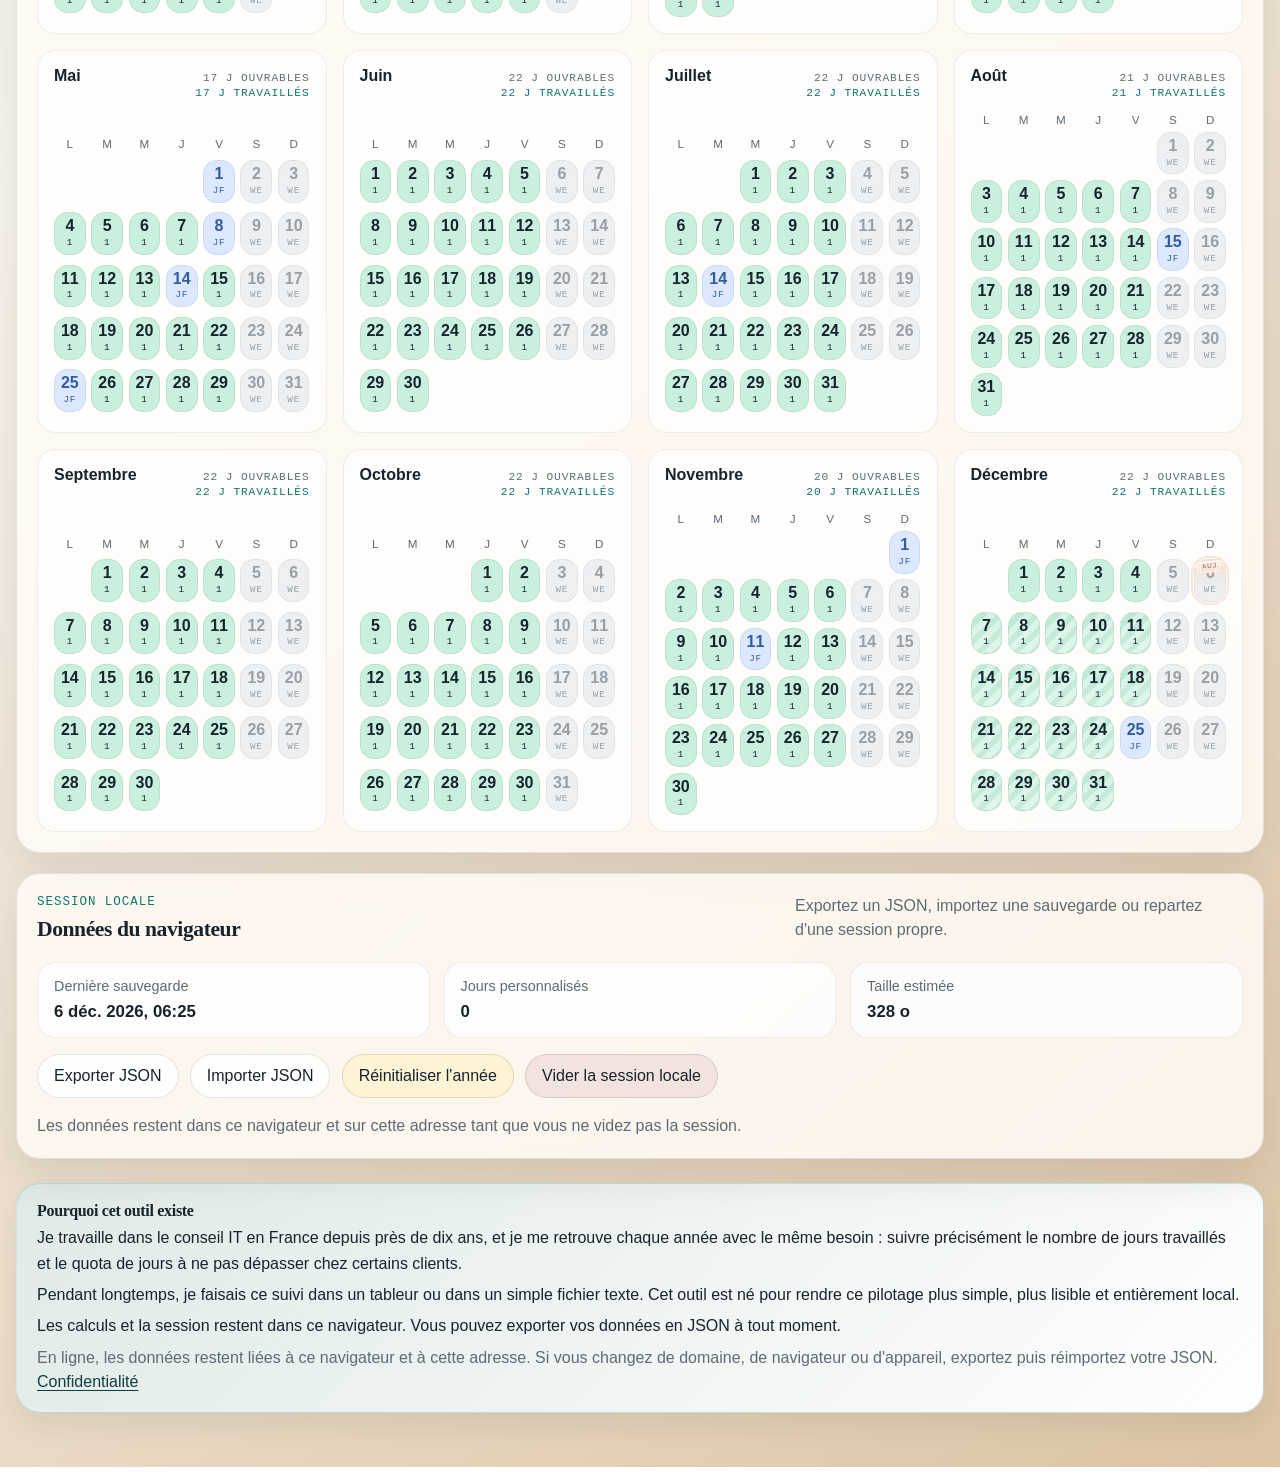
==== commit 61439ca8: "Refactor code structure for improved readability and maintainability" ====
--- a/index.html
+++ b/index.html
@@ -13,7 +13,7 @@
     <meta name="apple-mobile-web-app-title" content="Quota annuel" />
     <meta name="format-detection" content="telephone=no" />
     <meta name="color-scheme" content="light" />
-    <link rel="canonical" href="./" />
+    <link rel="canonical" href="https://monquota.fr/" />
     <link rel="icon" href="./favicon.png" type="image/png" />
     <link rel="manifest" href="./site.webmanifest" />
     <meta property="og:type" content="website" />
@@ -24,9 +24,11 @@
       property="og:description"
       content="Suivez votre quota client et ajustez vos jours travaillés, congés et demi-journées sur une année complète."
     />
-    <meta property="og:url" content="./" />
-    <meta property="og:image" content="./social-card.svg" />
-    <meta property="og:image:type" content="image/svg+xml" />
+    <meta property="og:url" content="https://monquota.fr/" />
+    <meta property="og:image" content="https://monquota.fr/social-card.png" />
+    <meta property="og:image:type" content="image/png" />
+    <meta property="og:image:width" content="1200" />
+    <meta property="og:image:height" content="630" />
     <meta
       property="og:image:alt"
       content="Illustration de la calculette quota annuel avec calendrier et synthèse annuelle."
@@ -37,7 +39,7 @@
       name="twitter:description"
       content="Suivez votre quota client et ajustez vos jours travaillés, congés et demi-journées sur une année complète."
     />
-    <meta name="twitter:image" content="./social-card.svg" />
+    <meta name="twitter:image" content="https://monquota.fr/social-card.png" />
     <title>Calculette quota annuel</title>
     <link rel="stylesheet" href="./src/styles/main.css" />
   </head>
@@ -303,7 +305,7 @@
             En ligne, les données restent liées à ce navigateur et à cette adresse.
             Si vous changez de domaine, de navigateur ou d'appareil, exportez puis
             réimportez votre JSON.
-            <a href="./confidentialite.html">Confidentialité et informations du site</a>
+            <a href="./confidentialite.html">Confidentialité</a>
           </p>
         </div>
       </footer>
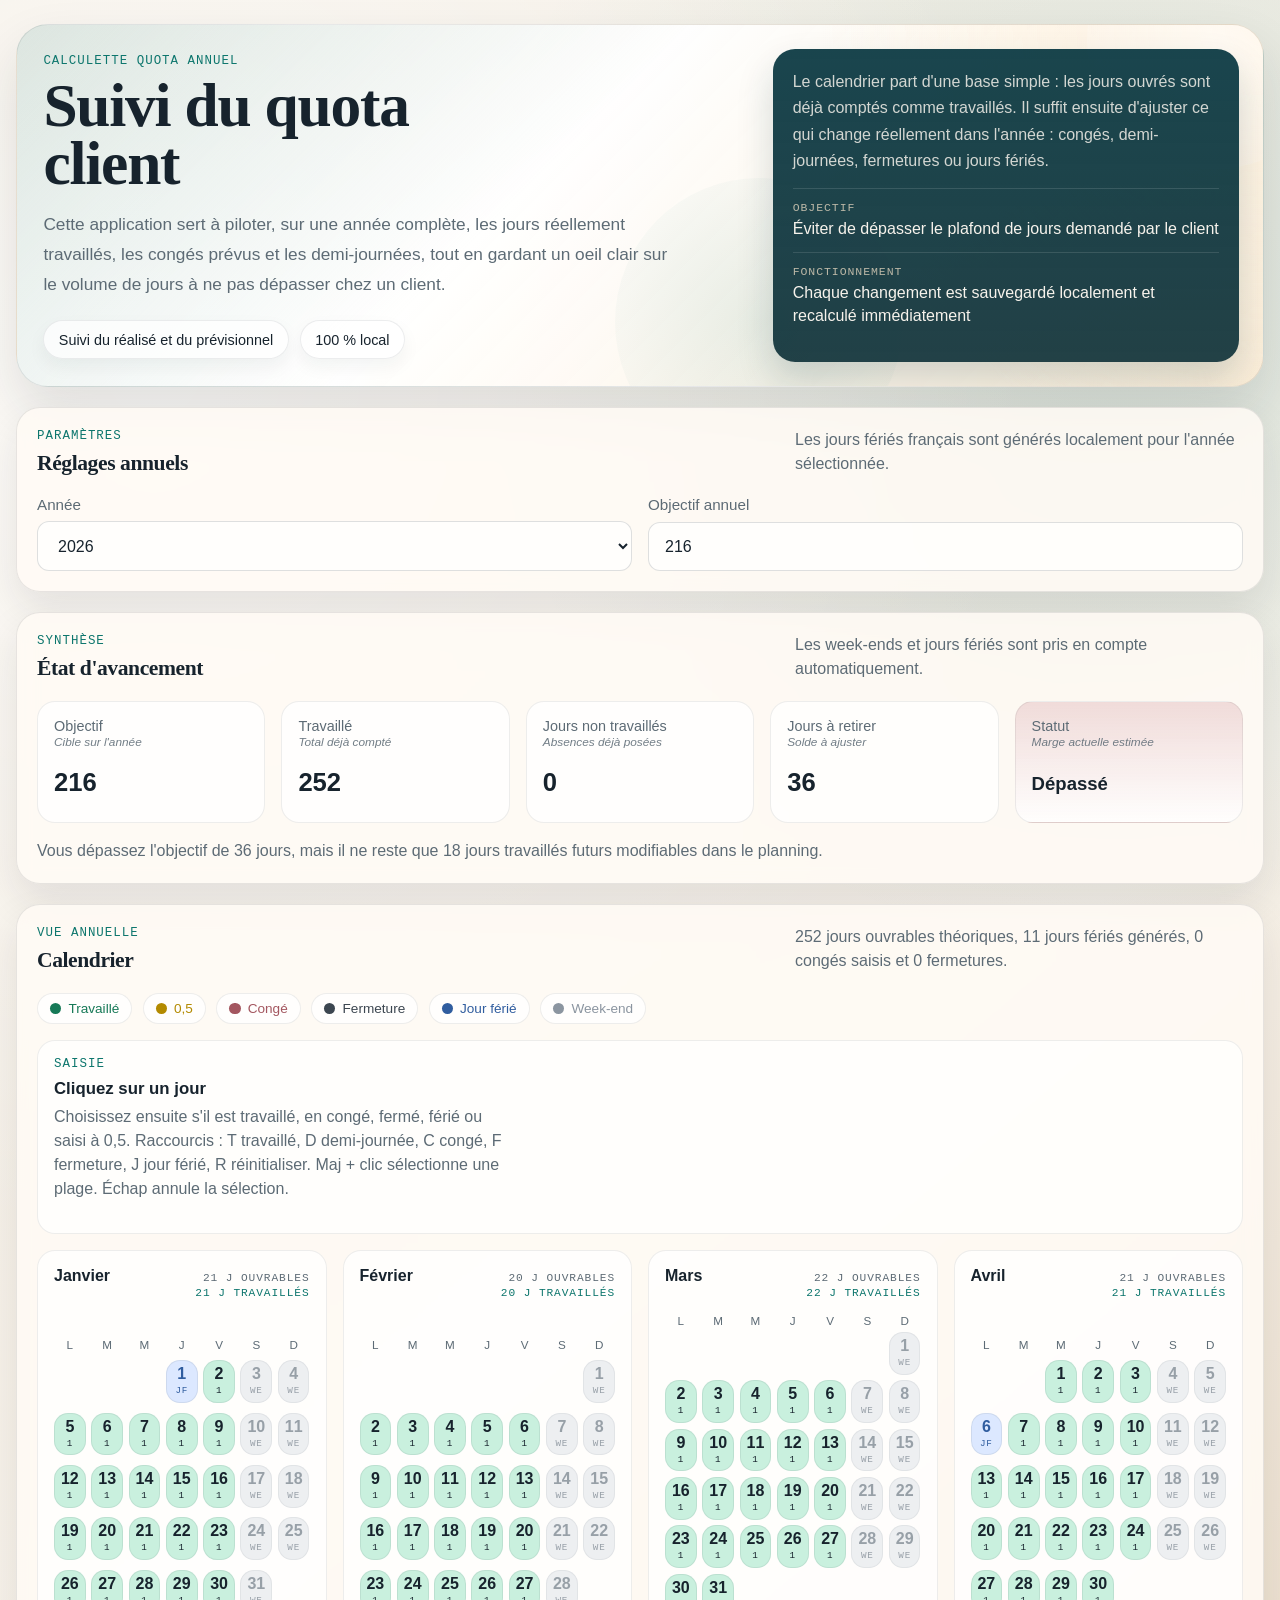
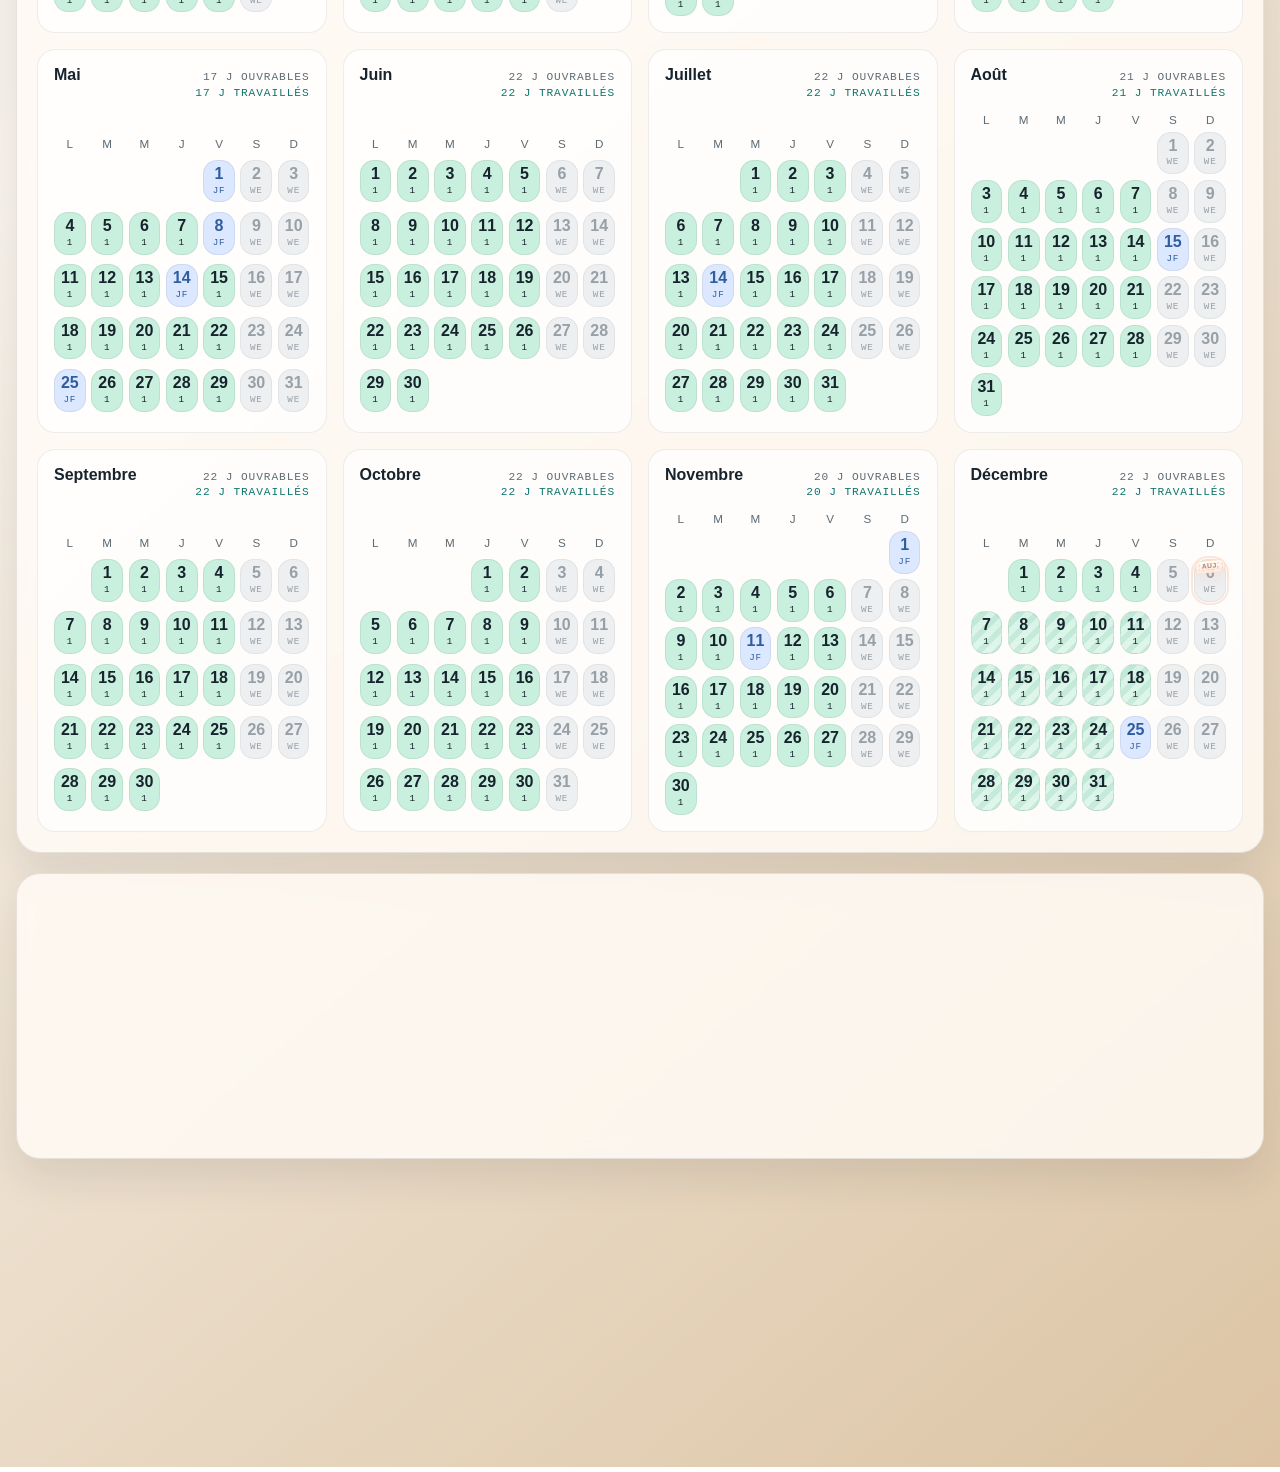
==== commit 1a9810cc: "feat: improve calendar rendering performance and accessibility; defer full calendar load until after" ====
--- a/index.html
+++ b/index.html
@@ -15,7 +15,6 @@
     <meta name="color-scheme" content="light" />
     <link rel="canonical" href="https://monquota.fr/" />
     <link rel="icon" href="./favicon.png" type="image/png" />
-    <link rel="manifest" href="./site.webmanifest" />
     <meta property="og:type" content="website" />
     <meta property="og:locale" content="fr_FR" />
     <meta property="og:site_name" content="Calculette quota annuel" />
--- a/src/styles/main.css
+++ b/src/styles/main.css
@@ -249,6 +249,13 @@
   gap: 1.25rem;
 }
 
+.calendar-panel,
+.session-panel,
+.app-footer {
+  content-visibility: auto;
+  contain-intrinsic-size: auto 48rem;
+}
+
 .panel {
   background: var(--panel);
   border: 1px solid var(--panel-border);
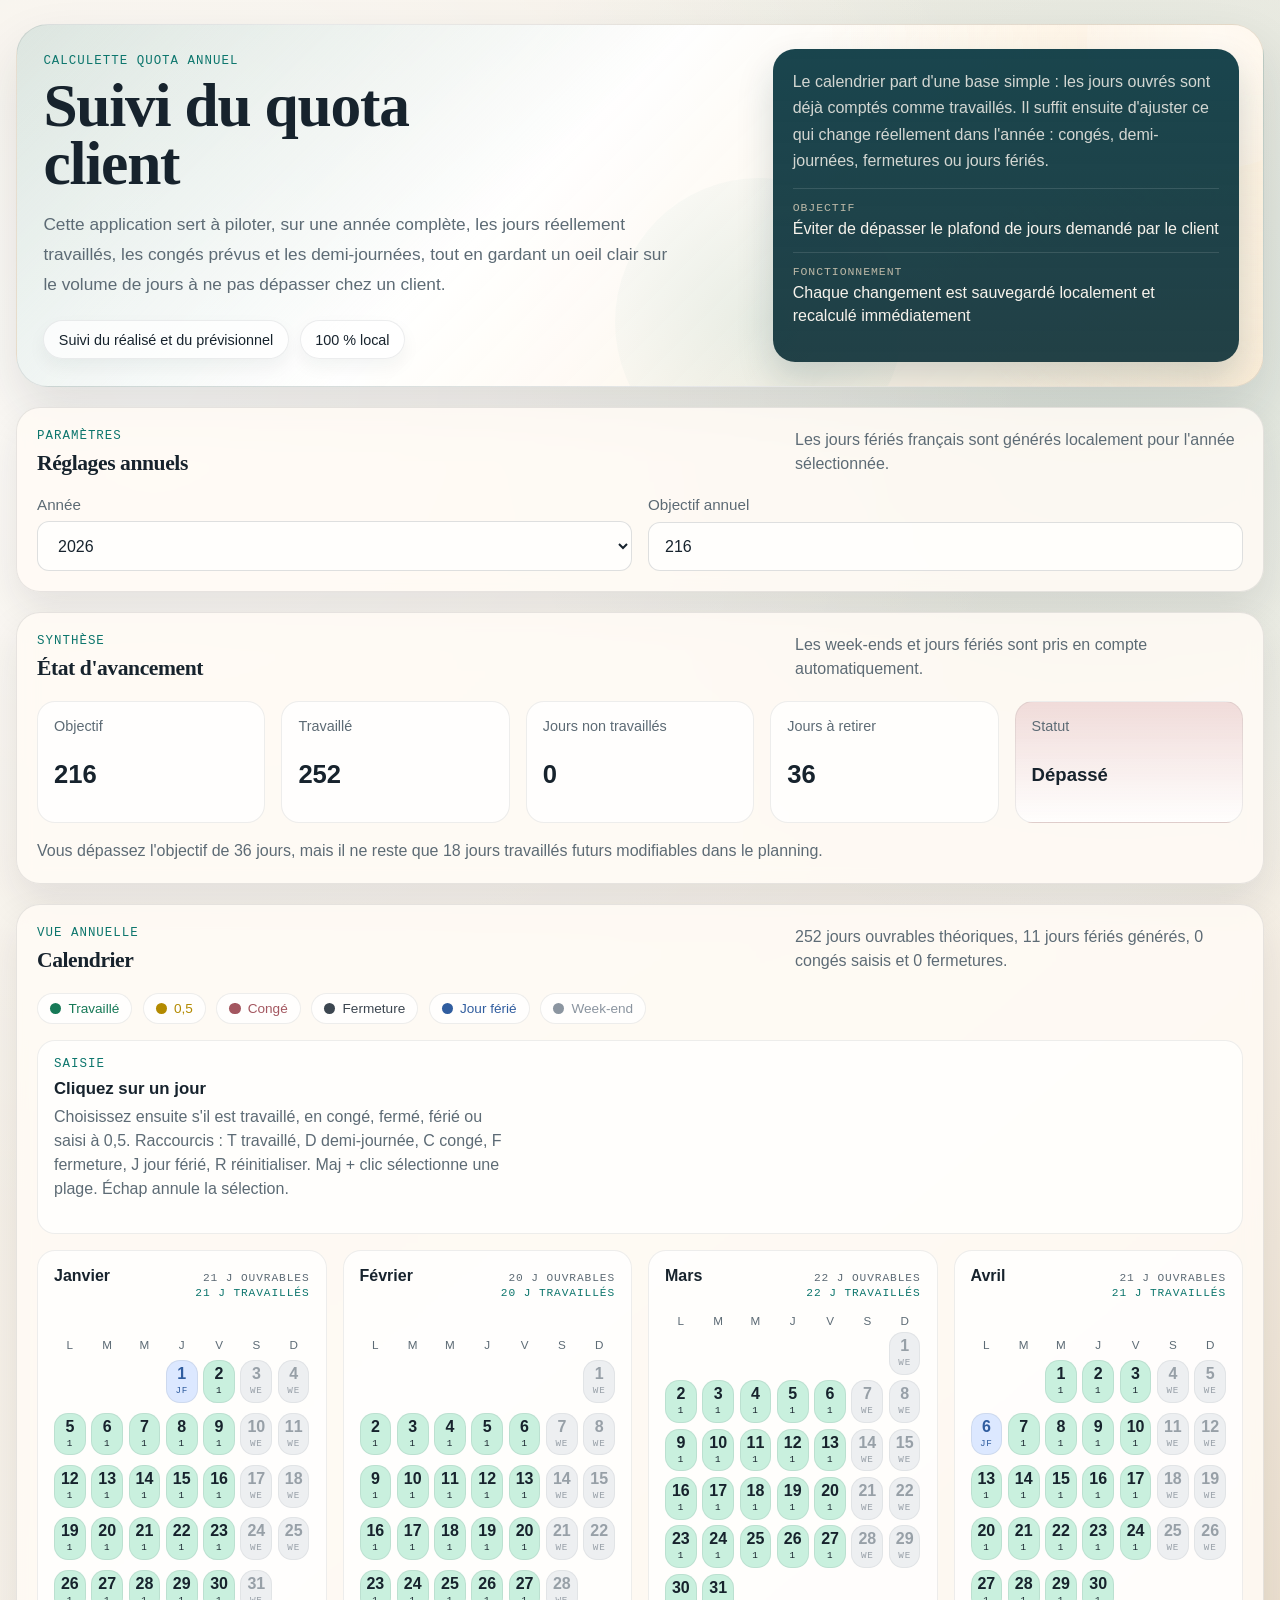
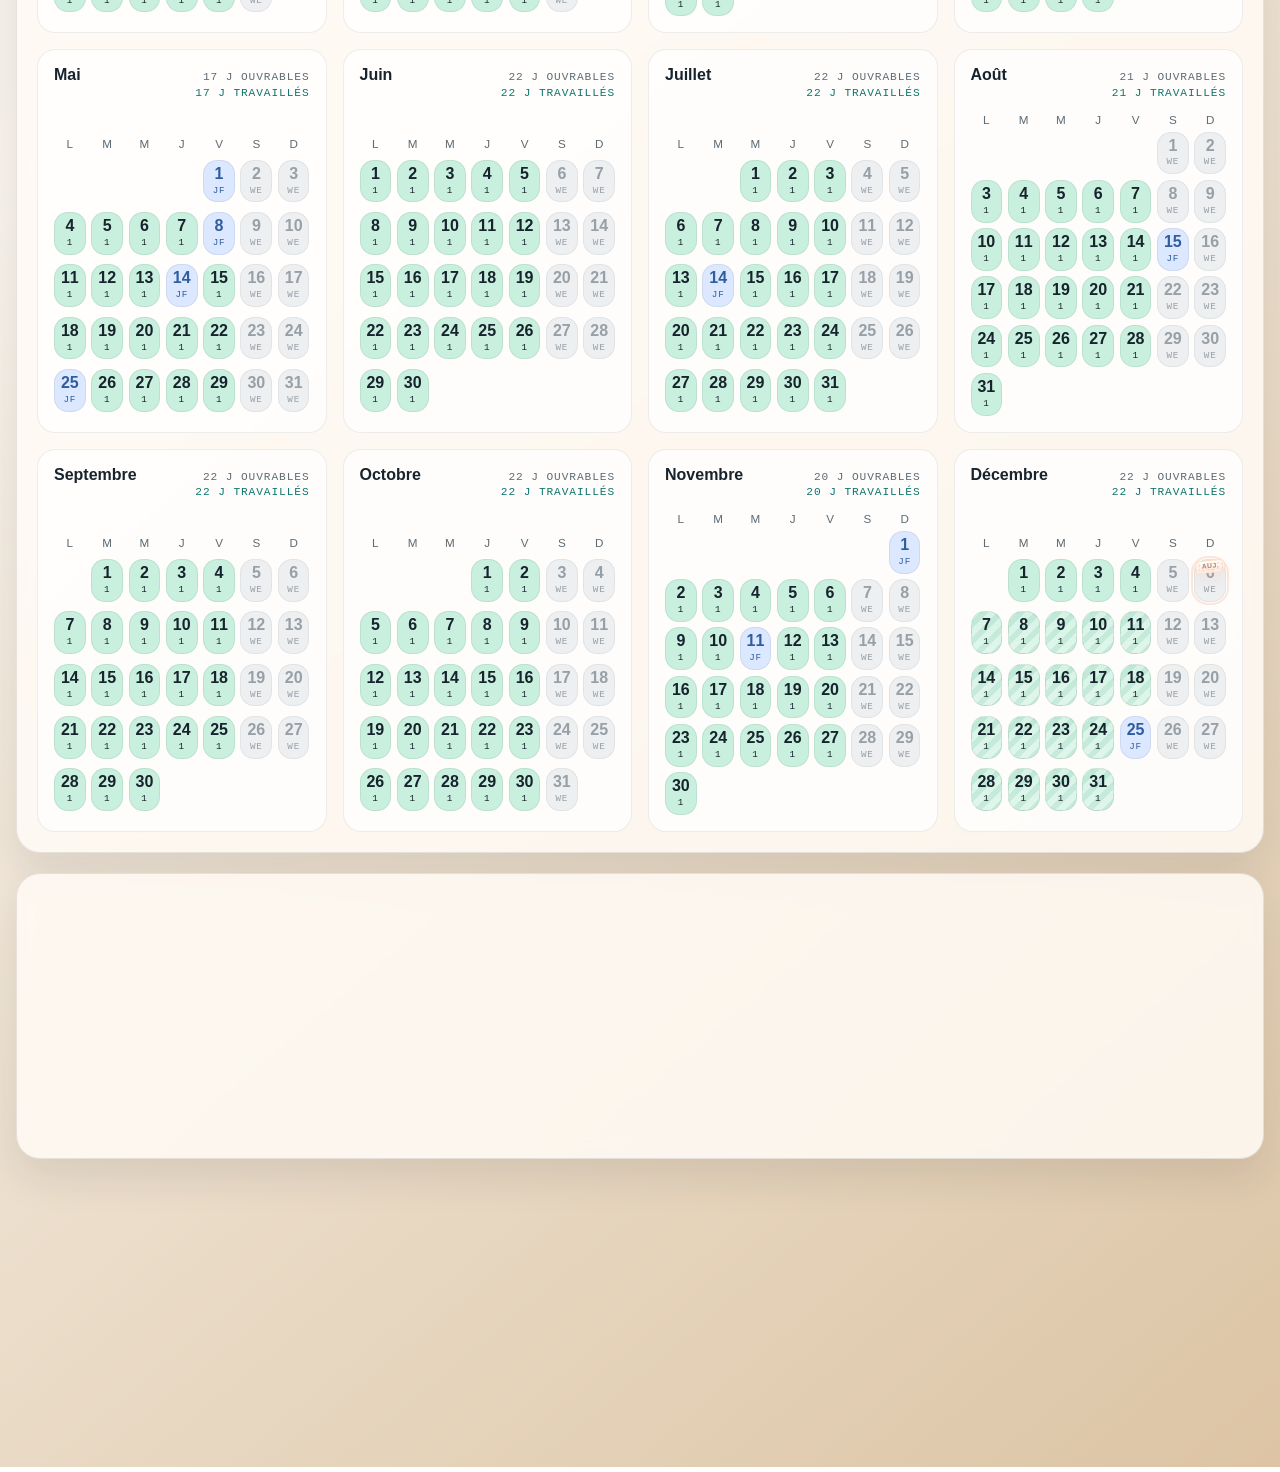
==== commit e5c14653: "Add service worker for caching app shell and handling fetch requests" ====
--- a/index.html
+++ b/index.html
@@ -8,13 +8,18 @@
       content="Planifiez vos jours travaillés, congés, demi-journées et fermetures sur une année complète avec un calendrier 100 % local."
     />
     <meta name="robots" content="index,follow" />
-    <meta name="theme-color" content="#f4eee4" />
+    <meta name="theme-color" content="#103d46" />
     <meta name="application-name" content="Calculette quota annuel" />
     <meta name="apple-mobile-web-app-title" content="Quota annuel" />
+    <meta name="apple-mobile-web-app-capable" content="yes" />
+    <meta name="mobile-web-app-capable" content="yes" />
+    <meta name="apple-mobile-web-app-status-bar-style" content="black-translucent" />
+    <meta name="msapplication-TileColor" content="#103d46" />
     <meta name="format-detection" content="telephone=no" />
     <meta name="color-scheme" content="light" />
     <link rel="canonical" href="https://monquota.fr/" />
     <link rel="icon" href="./favicon.png" type="image/png" />
+    <link rel="apple-touch-icon" href="./assets/icons/apple-touch-icon.png" />
     <meta property="og:type" content="website" />
     <meta property="og:locale" content="fr_FR" />
     <meta property="og:site_name" content="Calculette quota annuel" />
@@ -135,7 +140,6 @@
             <article class="metric-card">
               <div class="metric-heading">
                 <span class="metric-label">Objectif</span>
-                <span class="metric-note">Cible sur l'année</span>
               </div>
               <strong id="target-days-value" class="metric-value">0</strong>
             </article>
@@ -143,7 +147,6 @@
             <article class="metric-card">
               <div class="metric-heading">
                 <span class="metric-label">Travaillé</span>
-                <span class="metric-note">Total déjà compté</span>
               </div>
               <strong id="worked-total-value" class="metric-value">0</strong>
             </article>
@@ -151,7 +154,6 @@
             <article class="metric-card">
               <div class="metric-heading">
                 <span class="metric-label">Jours non travaillés</span>
-                <span class="metric-note">Absences déjà posées</span>
               </div>
               <strong id="not-worked-days-value" class="metric-value">0</strong>
             </article>
@@ -159,7 +161,6 @@
             <article class="metric-card">
               <div class="metric-heading">
                 <span id="target-gap-label" class="metric-label">Reste à faire</span>
-                <span class="metric-note">Solde à ajuster</span>
               </div>
               <strong id="remaining-target-value" class="metric-value">0</strong>
             </article>
@@ -167,7 +168,6 @@
             <article class="metric-card status-card">
               <div class="metric-heading">
                 <span class="metric-label">Statut</span>
-                <span class="metric-note">Marge actuelle estimée</span>
               </div>
               <strong id="status-value" class="metric-value">Faisable</strong>
             </article>
--- a/src/styles/main.css
+++ b/src/styles/main.css
@@ -392,14 +392,6 @@
   align-content: start;
 }
 
-.metric-note {
-  margin: 0;
-  color: rgba(93, 107, 117, 0.88);
-  font-size: 0.74rem;
-  font-style: italic;
-  line-height: 1.35;
-}
-
 .metric-value {
   font-size: clamp(1.5rem, 2vw, 2.2rem);
   line-height: 1;
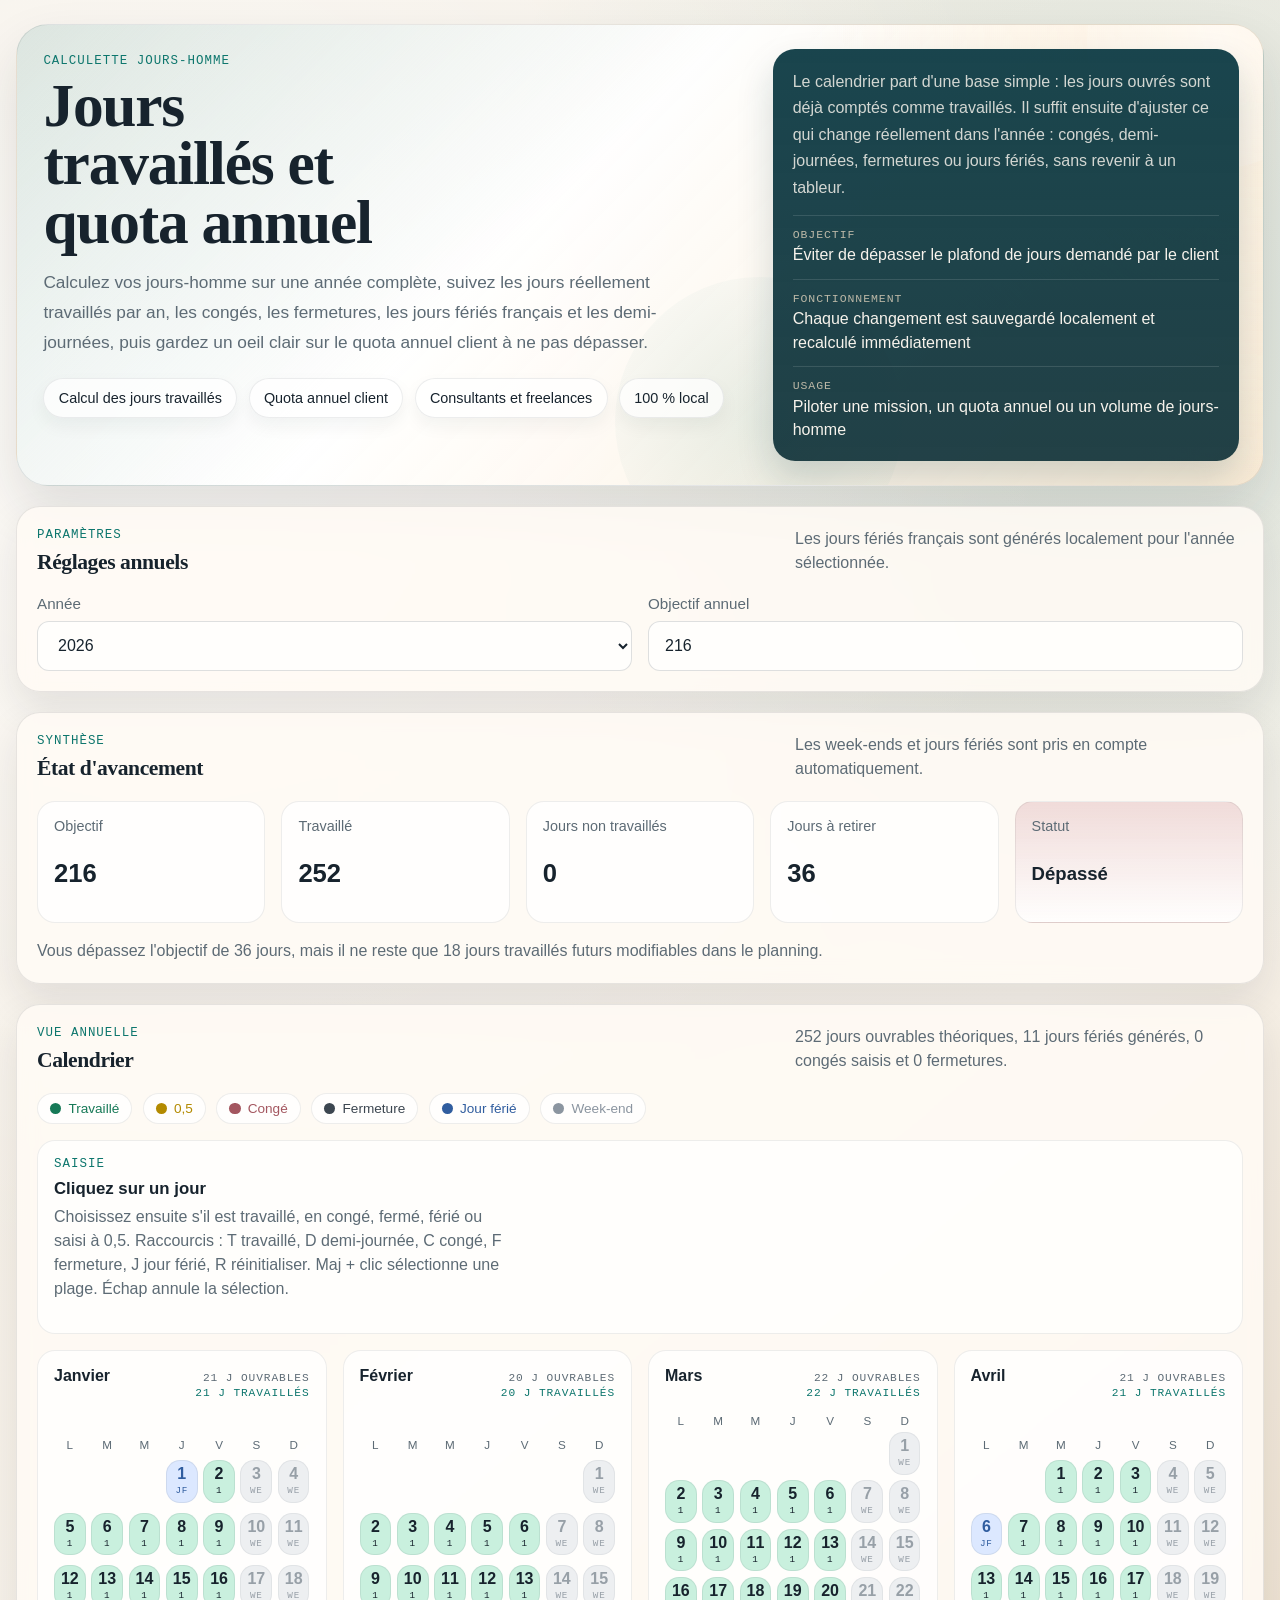
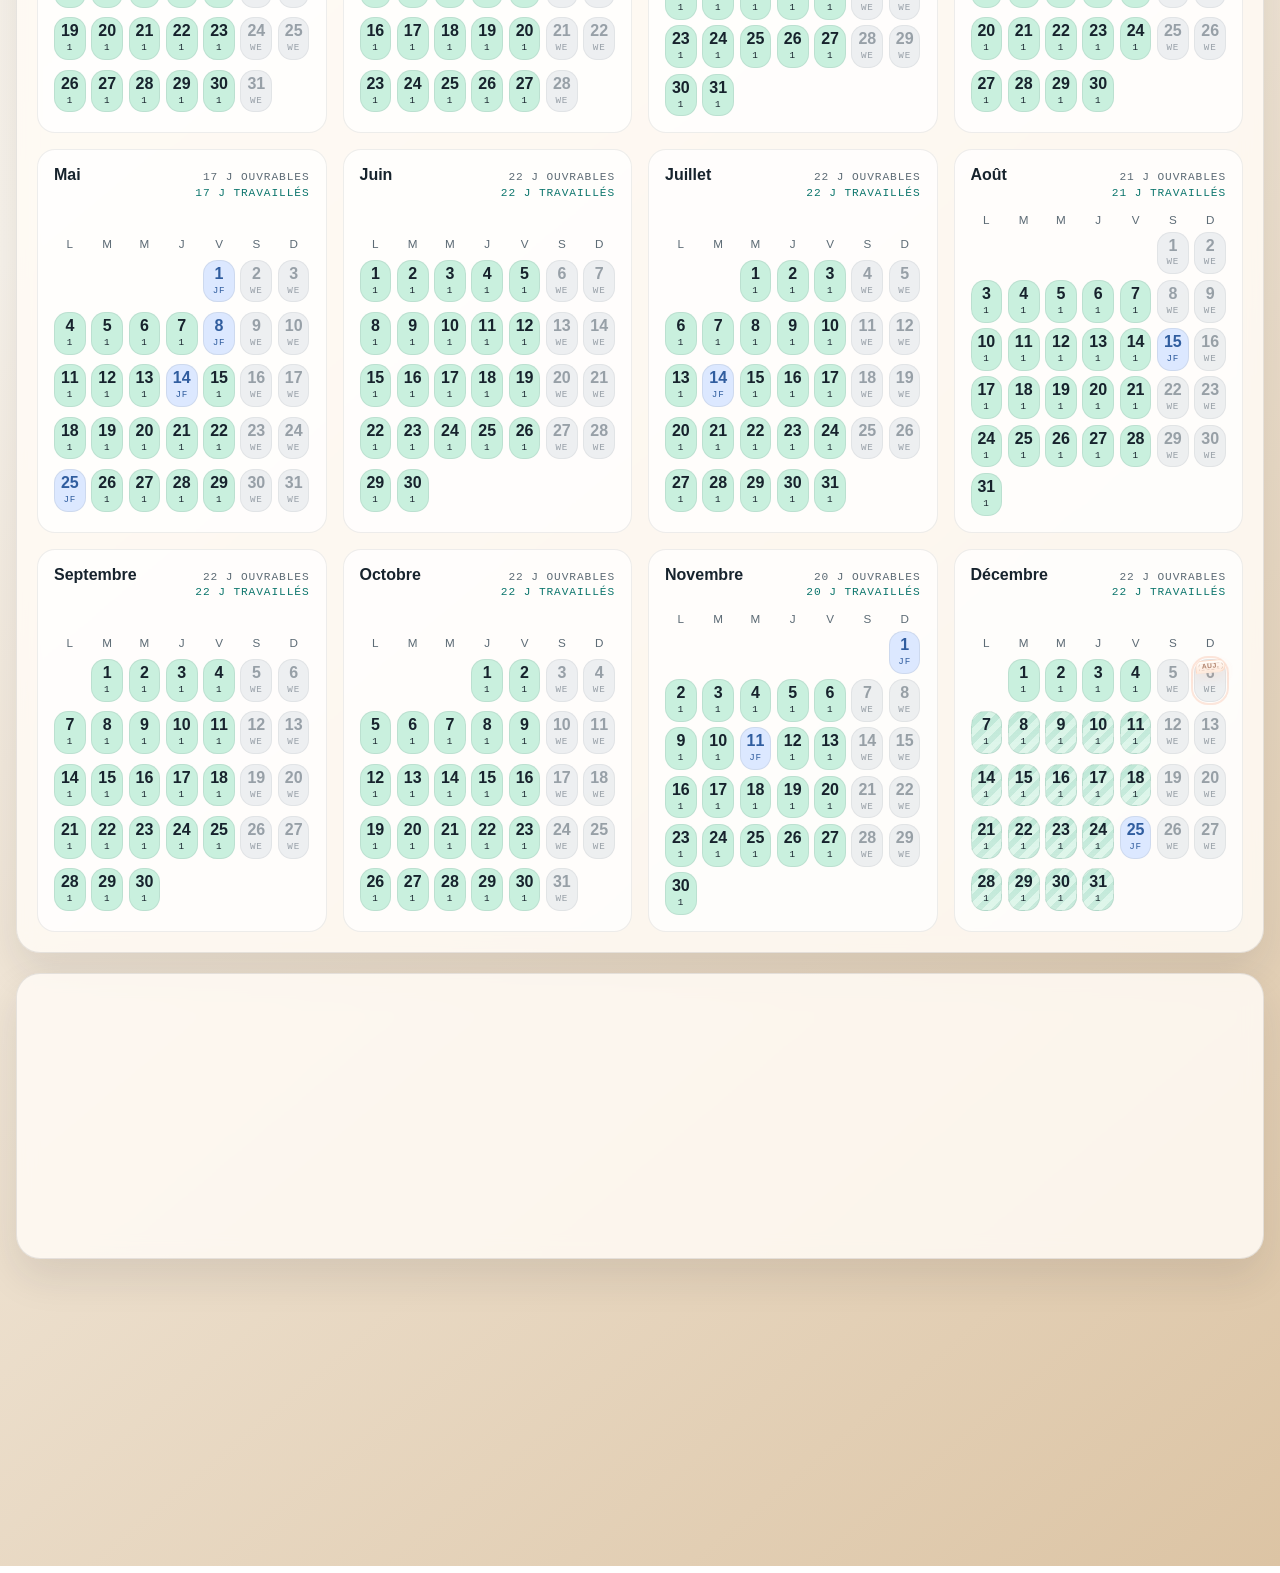
==== commit 9d15e4bf: "feat: update homepage metadata and content for improved SEO targeting French queries related to jour" ====
--- a/index.html
+++ b/index.html
@@ -5,11 +5,11 @@
     <meta name="viewport" content="width=device-width, initial-scale=1.0" />
     <meta
       name="description"
-      content="Planifiez vos jours travaillés, congés, demi-journées et fermetures sur une année complète avec un calendrier 100 % local."
+      content="Calculez vos jours-homme, jours travaillés, congés, demi-journées et quota annuel client avec un calendrier local pour consultants et freelances."
     />
     <meta name="robots" content="index,follow" />
     <meta name="theme-color" content="#103d46" />
-    <meta name="application-name" content="Calculette quota annuel" />
+    <meta name="application-name" content="Calculette jours-homme" />
     <meta name="apple-mobile-web-app-title" content="Quota annuel" />
     <meta name="apple-mobile-web-app-capable" content="yes" />
     <meta name="mobile-web-app-capable" content="yes" />
@@ -22,11 +22,11 @@
     <link rel="apple-touch-icon" href="./assets/icons/apple-touch-icon.png" />
     <meta property="og:type" content="website" />
     <meta property="og:locale" content="fr_FR" />
-    <meta property="og:site_name" content="Calculette quota annuel" />
-    <meta property="og:title" content="Calculette quota annuel" />
+    <meta property="og:site_name" content="Calculette jours-homme" />
+    <meta property="og:title" content="Calculette jours-homme et quota annuel" />
     <meta
       property="og:description"
-      content="Suivez votre quota client et ajustez vos jours travaillés, congés et demi-journées sur une année complète."
+      content="Calculez vos jours travaillés, jours-homme, congés et demi-journées pour suivre votre quota annuel client."
     />
     <meta property="og:url" content="https://monquota.fr/" />
     <meta property="og:image" content="https://monquota.fr/social-card.png" />
@@ -35,16 +35,16 @@
     <meta property="og:image:height" content="630" />
     <meta
       property="og:image:alt"
-      content="Illustration de la calculette quota annuel avec calendrier et synthèse annuelle."
+      content="Illustration de la calculette jours-homme avec calendrier et synthèse annuelle."
     />
     <meta name="twitter:card" content="summary_large_image" />
-    <meta name="twitter:title" content="Calculette quota annuel" />
+    <meta name="twitter:title" content="Calculette jours-homme et quota annuel" />
     <meta
       name="twitter:description"
-      content="Suivez votre quota client et ajustez vos jours travaillés, congés et demi-journées sur une année complète."
+      content="Calculez vos jours travaillés, jours-homme, congés et demi-journées pour suivre votre quota annuel client."
     />
     <meta name="twitter:image" content="https://monquota.fr/social-card.png" />
-    <title>Calculette quota annuel</title>
+    <title>Calculette jours-homme, jours travaillés et quota annuel</title>
     <link rel="stylesheet" href="./src/styles/main.css" />
   </head>
   <body>
@@ -52,16 +52,18 @@
       <header class="hero">
         <div class="hero-grid">
           <div class="hero-main">
-            <p class="eyebrow">Calculette quota annuel</p>
-            <h1>Suivi du quota client</h1>
+            <p class="eyebrow">Calculette jours-homme</p>
+            <h1>Jours travaillés et quota annuel</h1>
             <p class="hero-copy">
-              Cette application sert à piloter, sur une année complète, les
-              jours réellement travaillés, les congés prévus et les demi-journées,
-              tout en gardant un oeil clair sur le volume de jours à ne pas
-              dépasser chez un client.
+              Calculez vos jours-homme sur une année complète, suivez les jours
+              réellement travaillés par an, les congés, les fermetures, les jours
+              fériés français et les demi-journées, puis gardez un oeil clair sur
+              le quota annuel client à ne pas dépasser.
             </p>
             <div class="hero-highlights" aria-label="Points forts de l'application">
-              <span class="hero-pill">Suivi du réalisé et du prévisionnel</span>
+              <span class="hero-pill">Calcul des jours travaillés</span>
+              <span class="hero-pill">Quota annuel client</span>
+              <span class="hero-pill">Consultants et freelances</span>
               <span class="hero-pill">100 % local</span>
             </div>
           </div>
@@ -71,7 +73,7 @@
               Le calendrier part d'une base simple : les jours ouvrés sont déjà
               comptés comme travaillés. Il suffit ensuite d'ajuster ce qui change
               réellement dans l'année : congés, demi-journées, fermetures ou
-              jours fériés.
+              jours fériés, sans revenir à un tableur.
             </p>
             <dl class="hero-facts">
               <div class="hero-fact">
@@ -81,6 +83,10 @@
               <div class="hero-fact">
                 <dt>Fonctionnement</dt>
                 <dd>Chaque changement est sauvegardé localement et recalculé immédiatement</dd>
+              </div>
+              <div class="hero-fact">
+                <dt>Usage</dt>
+                <dd>Piloter une mission, un quota annuel ou un volume de jours-homme</dd>
               </div>
             </dl>
           </aside>
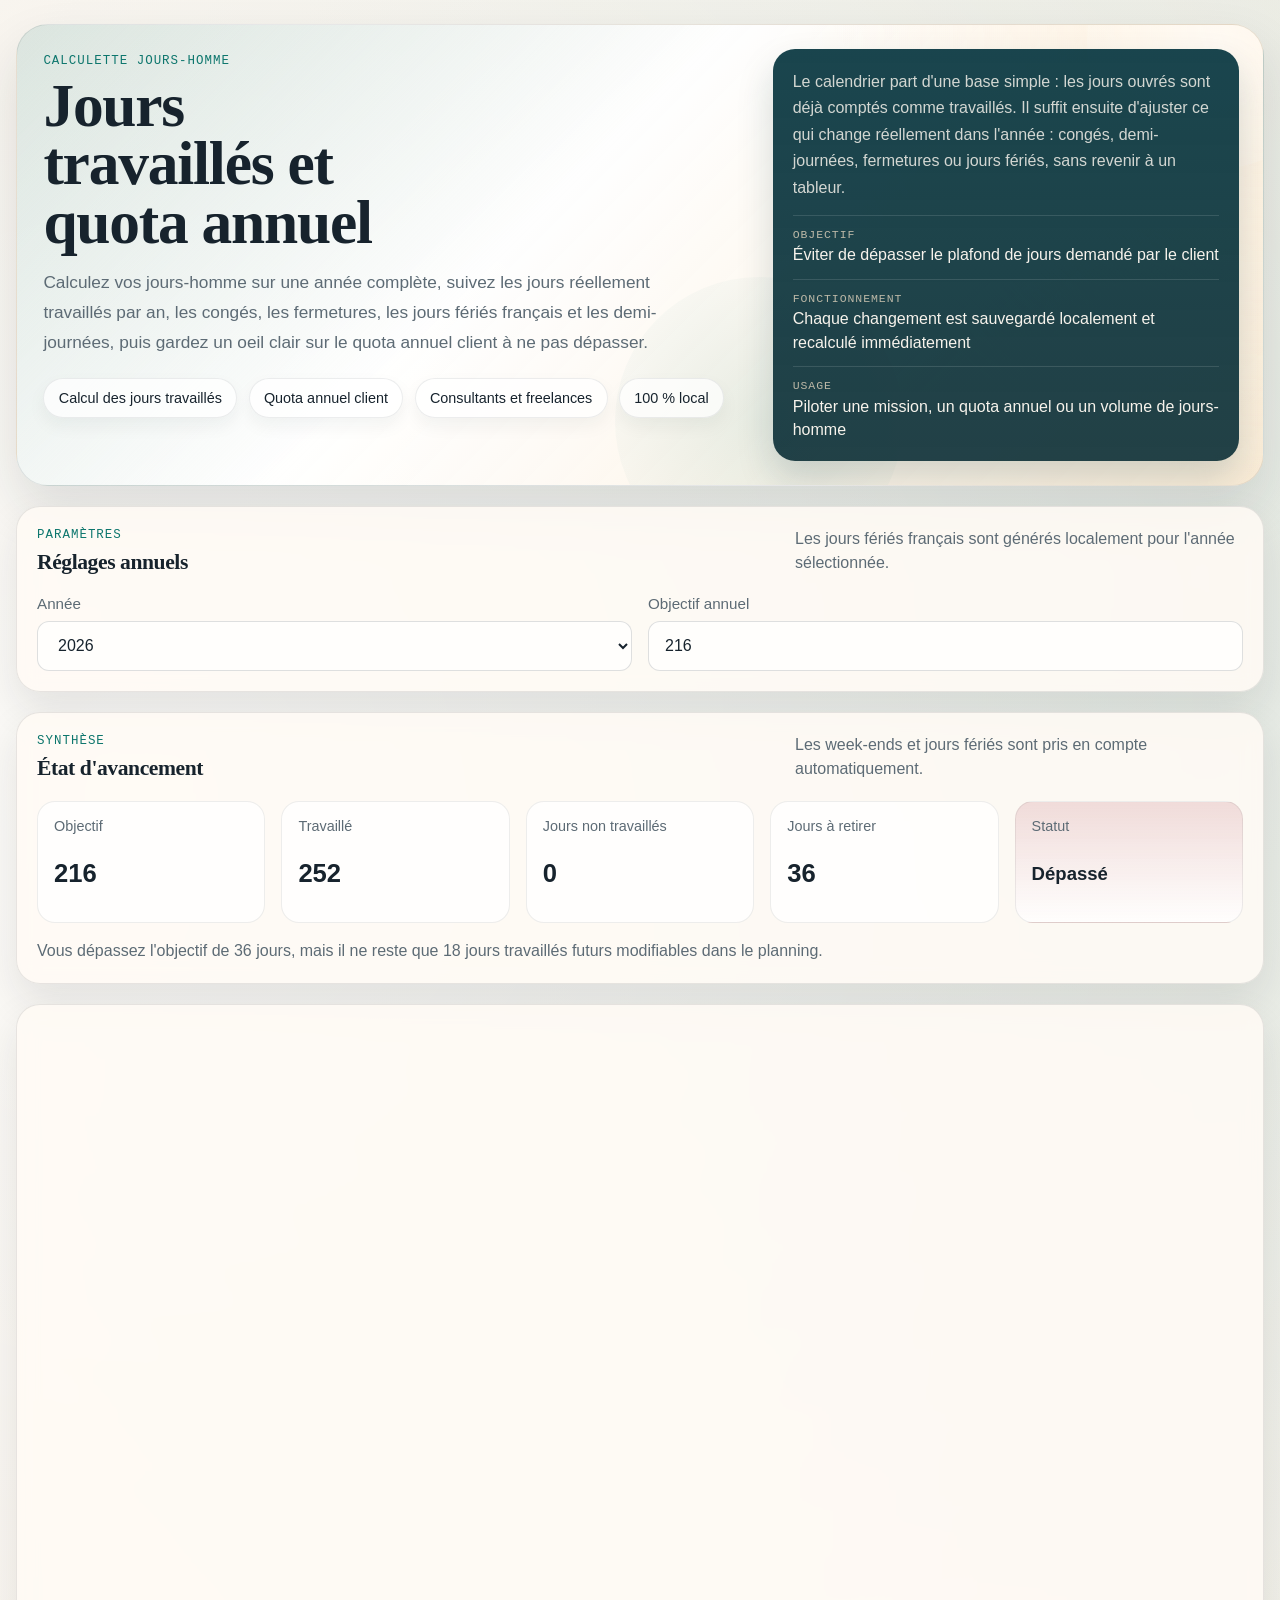
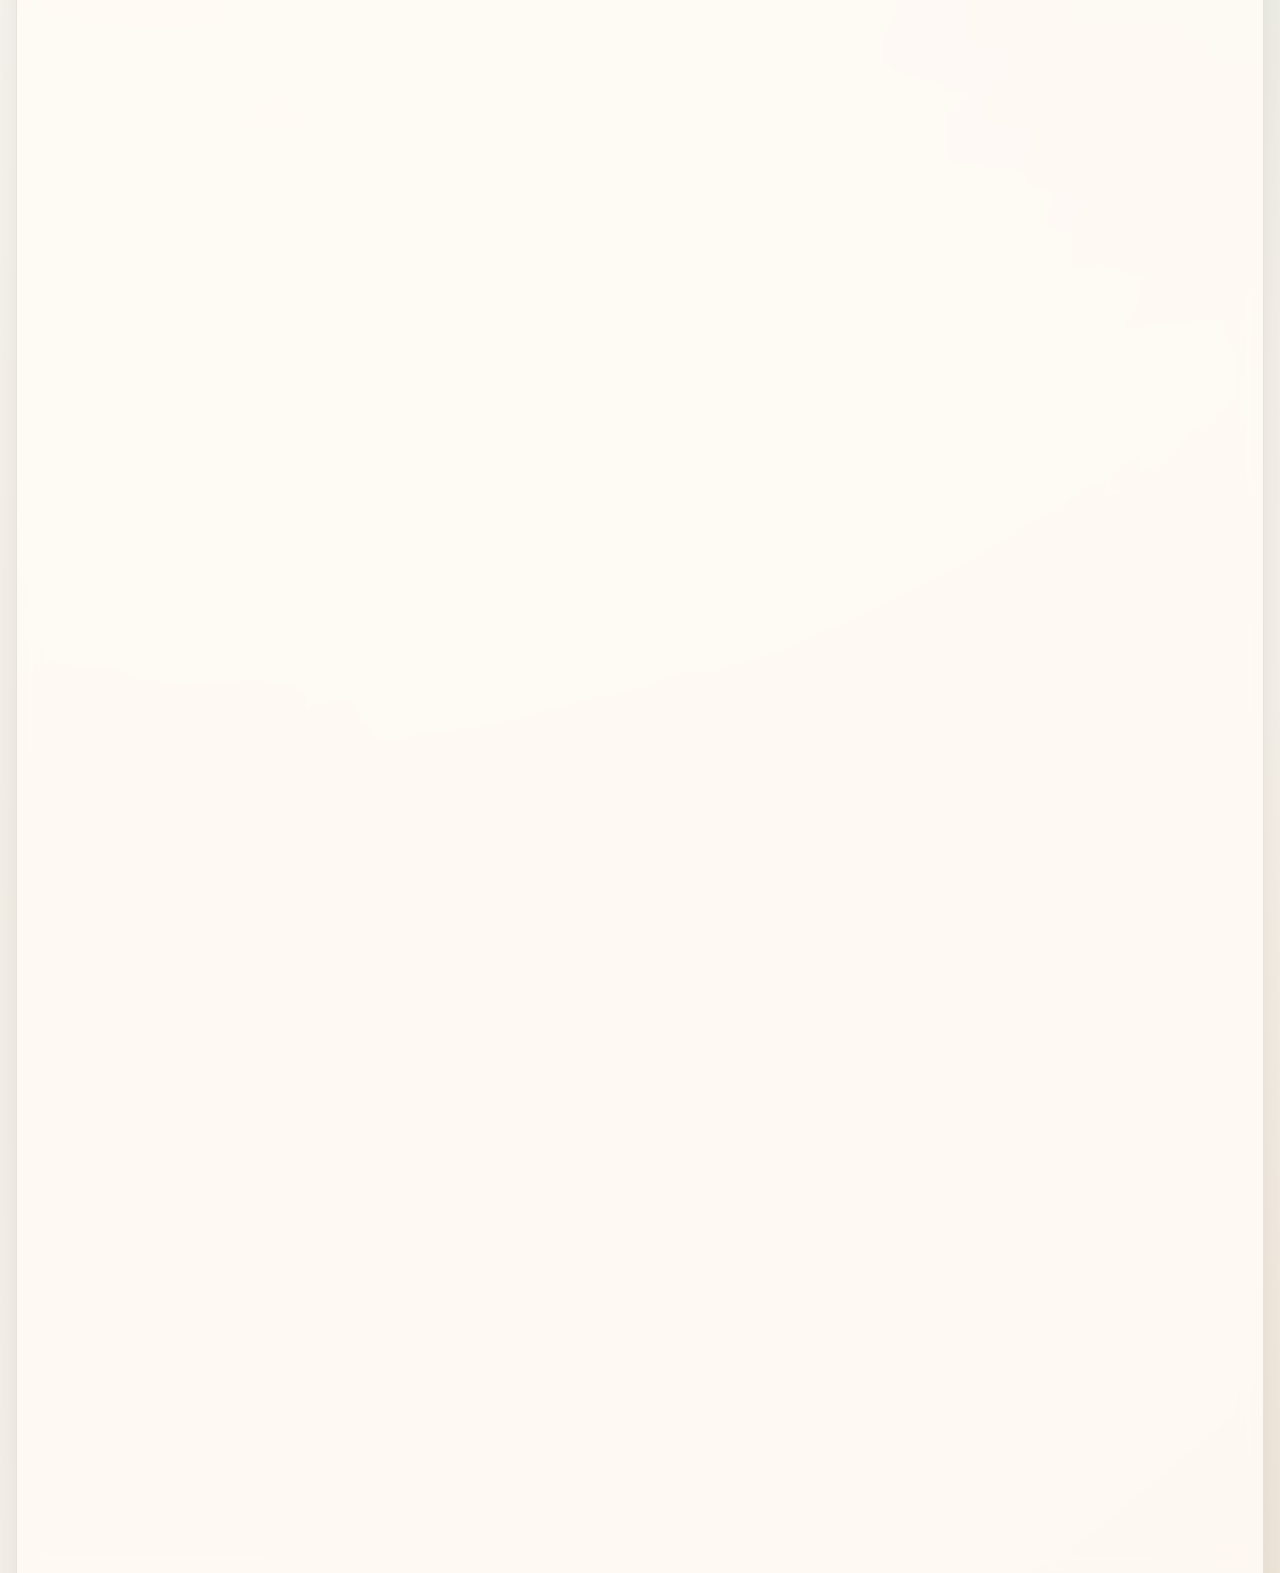
==== commit e6a1a79c: "feat: enhance search indexing support with Bing Webmaster validation meta tag" ====
--- a/index.html
+++ b/index.html
@@ -8,6 +8,7 @@
       content="Calculez vos jours-homme, jours travaillés, congés, demi-journées et quota annuel client avec un calendrier local pour consultants et freelances."
     />
     <meta name="robots" content="index,follow" />
+    <meta name="msvalidate.01" content="A101F84BB87A933E5F8A89285B7B1FEB" />
     <meta name="theme-color" content="#103d46" />
     <meta name="application-name" content="Calculette jours-homme" />
     <meta name="apple-mobile-web-app-title" content="Quota annuel" />
